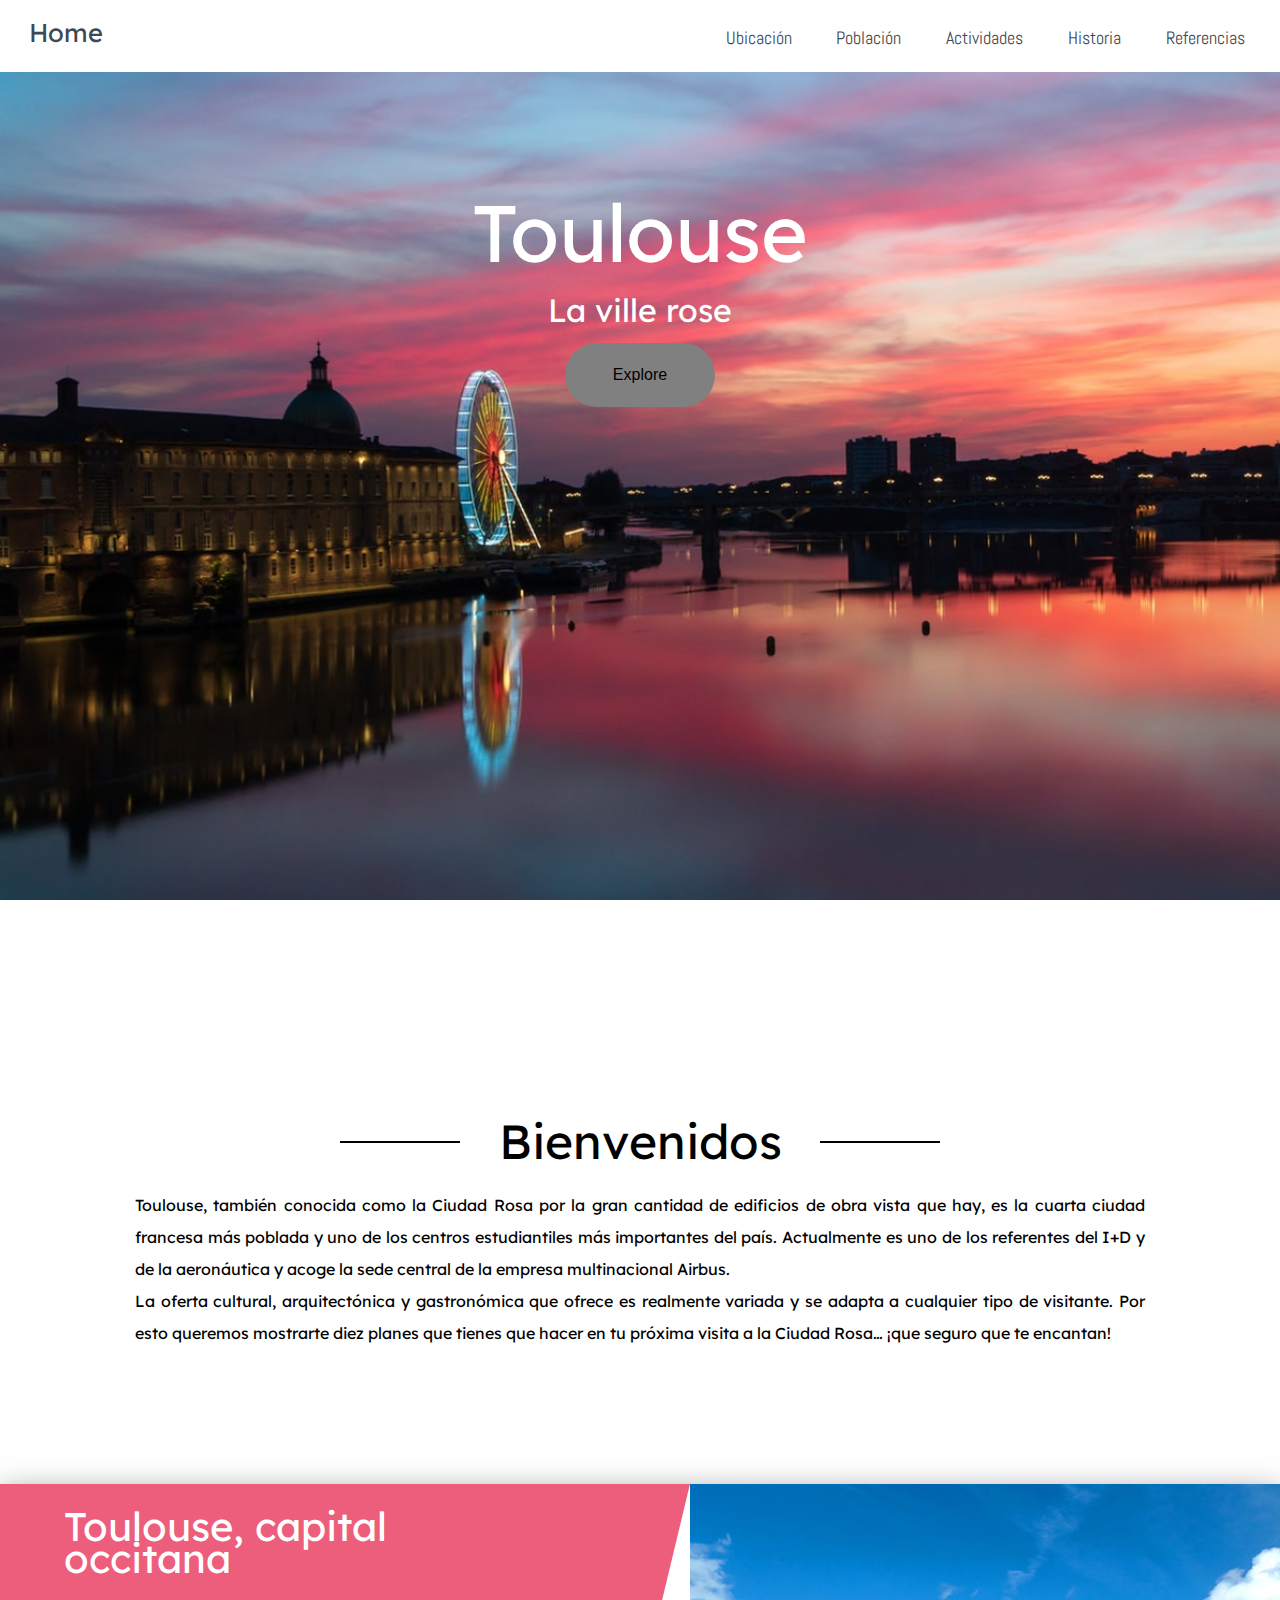
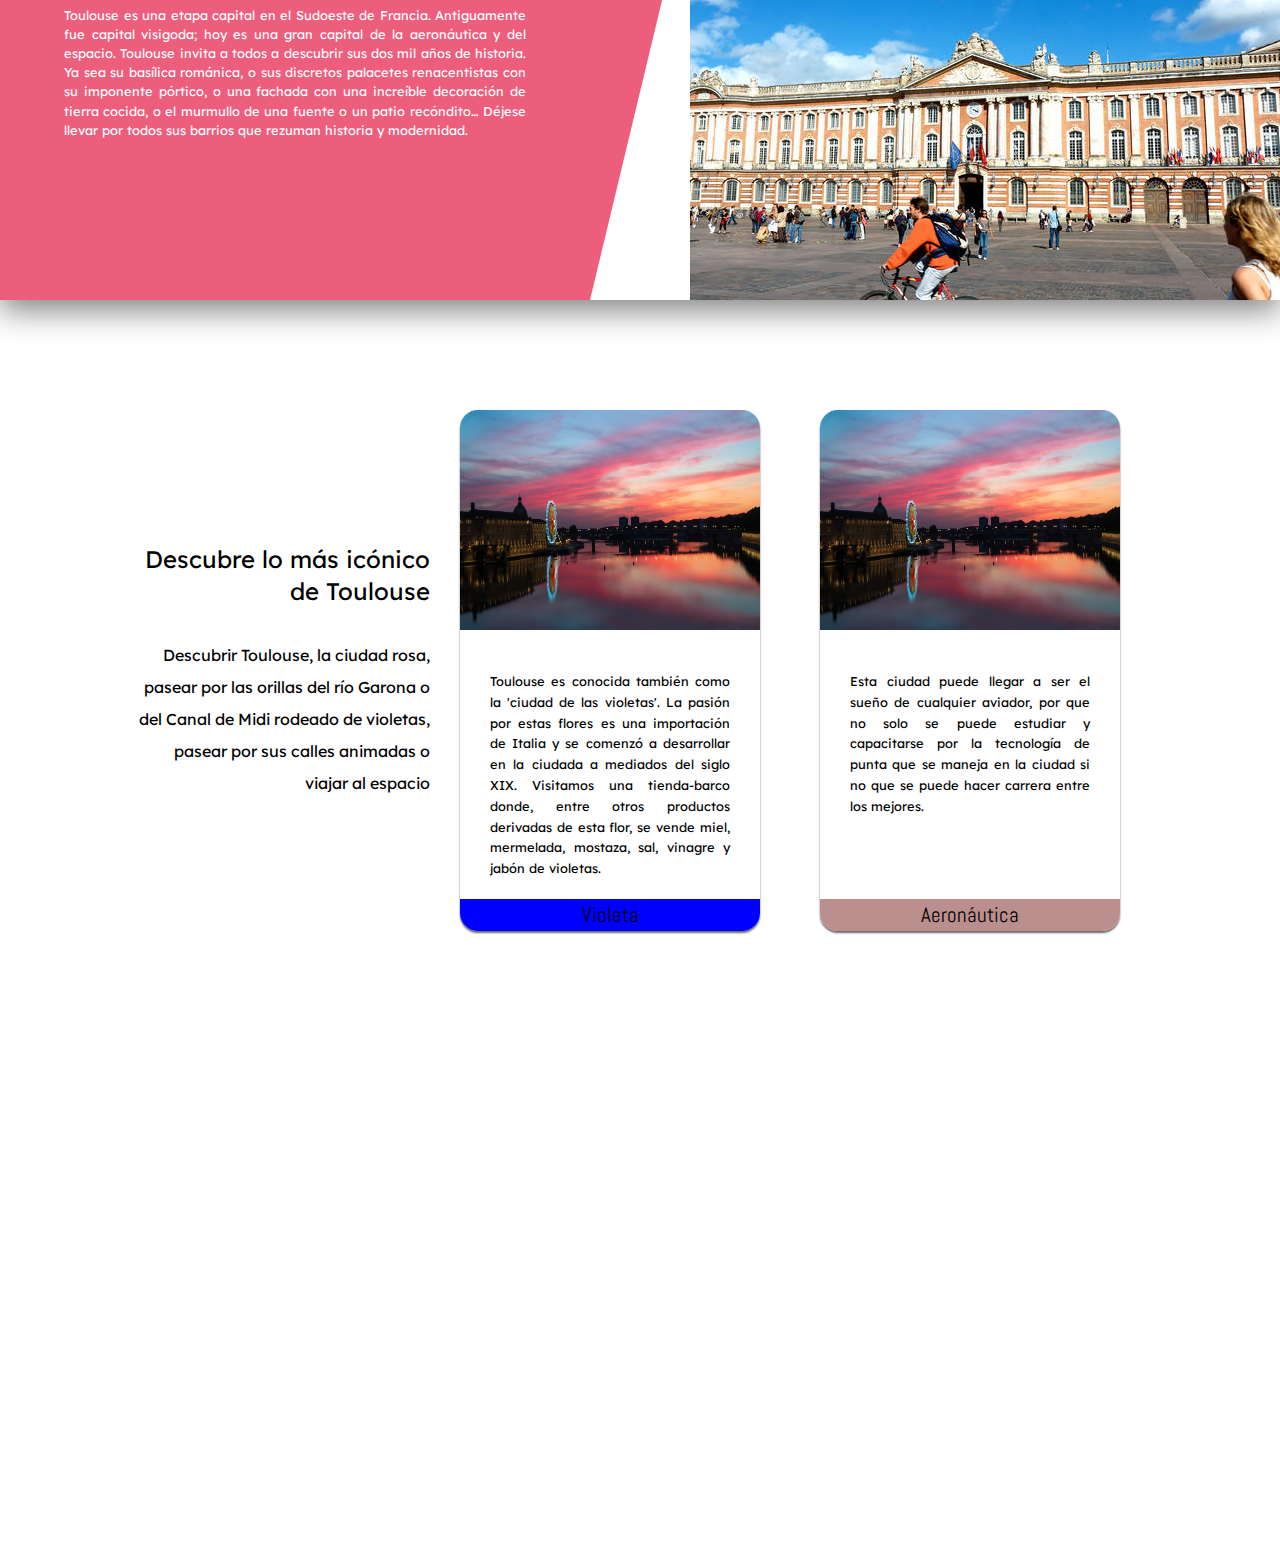
==== index.html @ 2360e05b "primer commit" ====
<!DOCTYPE html>
    <!-- Ejercicio 1 - realizado por Andrés Esteban Sierra Sánchez -Gráfica interactiva-->

    <html lang="es">
    <head>
    <!--En la etiqueta meta se encuentra el atributo que habilita los carácteres para el lenguaje español y también aquellos que permiten un diseño web responsivo, que cambie respecto al tamaño de la pantalla desde el css-->
    <meta charset="UTF-8" name="viewport" content="width=device-width, initial-scale=1.0">
    <!--La etiqueta link que conecta el estilo con el HTML-->
    <link href="estilo1.css" rel="stylesheet" type="text/css">
    <title> Toulouse </title>
    </head>  
<body> 
	<header>
        <div class="contenedor">
            <h2><a href="index.html">Home</a></h2>      
            <input type="checkbox" id="menu-bar">
            <label for="menu-bar"><img src="imagenes/menu.png" width="30px"></label>
                <nav class  ="menu">                
                <a href="ubicacion.html">Ubicación</a>
                <a href="poblacion.html">Población</a>
                <a href="actividades.html">Actividades</a>
                <a href="historia.html">Historia</a>
                <a href="referencias.html">Referencias</a>
                </nav>     
        </div>  
	</header>
    
    <div id="banner">
        <section class="sec1">
            <div class="contenedor">
                <h1>Toulouse</h1>
                <h2>La ville rose</h2>
                <button class="btn">Explore</button>            
            </div>    
        </section>
    </div>
        
    <section class="sec2">
        <h1><span>Bienvenidos</span></h1>
        <br>
        <p>Toulouse, también conocida como la Ciudad Rosa por la gran cantidad de edificios de obra vista 
        que hay, es la cuarta ciudad francesa más poblada y uno de los centros estudiantiles más importantes
         del país. Actualmente es uno de los referentes del I+D y de la aeronáutica y acoge la sede central
        de la empresa multinacional Airbus. <br>
        La oferta cultural, arquitectónica y gastronómica que ofrece es realmente variada y se adapta a 
        cualquier tipo de visitante. Por esto queremos mostrarte diez planes que tienes que hacer en tu próxima 
        visita a la Ciudad Rosa… ¡que seguro que te encantan!
        </p>
    </section>
    
    <section class="sec3">
        <div class="content">
        <h1>Toulouse, capital occitana</h1>
        <br>
            <p>Toulouse es una etapa capital en el Sudoeste de Francia. Antiguamente fue capital visigoda; 
            hoy es una gran capital de la aeronáutica y del espacio. Toulouse invita a todos a descubrir 
            sus dos mil años de historia. Ya sea su basílica románica, o sus discretos palacetes renacentistas 
            con su imponente pórtico, o una fachada con una increíble decoración de tierra cocida, o el murmullo 
            de una fuente o un patio recóndito… Déjese llevar por todos sus barrios que rezuman historia y modernidad.</p>
        </div>
        <div class="image"></div>        
    </section>

    <section class="sec4">
        <div class="descripcion">
            <h2><span>Descubre lo más icónico de Toulouse</span></h2>
            <br>
            <p>Descubrir Toulouse, la ciudad rosa, pasear por las 
            orillas del río Garona o del Canal de Midi rodeado de violetas, pasear por sus calles 
            animadas o viajar al espacio</p>
        </div>

        <div class="card">
            <img src="imagenes/bg2.jpg">
            <p>Toulouse es conocida también como la 'ciudad de las violetas'.
                La pasión por estas flores es una importación de Italia y se 
                comenzó a desarrollar en la ciudada a mediados del siglo XIX. 
                Visitamos una tienda-barco donde, entre otros productos derivadas 
                de esta flor, se vende miel, mermelada, mostaza, sal, vinagre y jabón de violetas. </p>
            <div class="subcard2">
                <h3>Violeta</h3>
            </div>
        </div>
        <div class="card">
            <img src="imagenes/bg2.jpg">
            <p>Esta ciudad puede llegar a ser el sueño de cualquier aviador, por que no solo
                se puede estudiar y capacitarse por la tecnología de punta que se maneja en la ciudad si 
                no que se puede hacer carrera entre los mejores.
            </p>
            <div class="subcard3">
                <h3>Aeronáutica</h3>
            </div>
        </div>
    </section>
    <section class="sec5"></section>
    
</body>
</html>
---- estilo1.css ----
* {
    margin: 0;
    padding: 0;
    /* Se aplica box-sizing para mantener el mismo tamaño del box
    contando con el margin y padding*/
    box-sizing: border-box;
    font-weight: initial;
    line-height: 2rem; 
}
/*  font-family: Abel  */
@font-face {
    font-family: Abel;
    src: url('/fonts/Abel/Abel-Regular.ttf');
}

/*  font-family: Anton  */
@font-face {
    font-family: Anton;
    src: url(/fonts/Anton/Anton-Regular.ttf);
}

/*  font-family: Josefin  */
@font-face {
    font-family: Josefin;
    src: url('../fonts/Josefin_Sans/JosefinSans-Regular.ttf');
}

/*  font-family: Lexend  */
@font-face {
    font-family: "Lexend";
    src: url("fonts/Lexend_Deca/LexendDeca-Regular.ttf");
}

/*  font-family: Livvic  */
@font-face {
    font-family: Livvic;
    src: url('../fonts/Livvic/Livvic-Regular.ttf');
}


h1{
    font-family: "Lexend";
    font-size: 2.5rem;
}

h2{
    font-family: Lexend;
}

h3{
    font-family: Abel;
    font-size: 1.3rem;
}

p{
    font-family: Lexend;
}

.contenedor{
    width: 98%;
    margin: auto;
}
header {
    width: 100%;
    height: 4.5rem;
    background: rgba(255,255,255,1);
    position:absolute; 
    color: white;
    top: 0;
    left: 0;
    z-index: 100;
}
header .contenedor{
    display: table;
    margin: auto;
}
header h2 a{
    font-size: 1.6rem;
    font-weight: initial;
    color: #3f4954;
    float: left;
    text-decoration: none;
    padding: 1rem 0 0 1rem;
    border: none;
}
header label {
    display: none;
}
#menu-bar{
    display: none;
}
.menu{
    font-family: Abel;
    font-size: 1.1rem;
    position: static;
    width: auto;
    height: auto;
    display: flex;
    border: none;
    float: right;
}
.menu a {
    height: 4em;
    color: #3f4954;
    text-decoration: none;
    padding: 1.4rem;
    border: none;
    transition: 0.5s;
}
.menu a:hover{
    color: white;
    background: rgba(235,90,121,0.8);
}

section{
    width: 100%;
}
#banner .sec1{
    height: 110vh;
    position: relative;
    display: flex;
    justify-content: center;
    overflow: hidden;
    background: url(imagenes/bg2.jpg);
    background-attachment:fixed;
    background-size: cover;
    background-repeat: no-repeat;
}
#banner .sec1:before{
    content: '';
    position: absolute;
    top: 100%;
    left: -50%;
    width: 100%;
    height: 100%;
    background:#fff;
    transform-origin: right;
    transform: skewY(8deg);
}
#banner .sec1:after{
    content: '';
    position: absolute;
    top: 100%;
    right: -50%;
    width: 100%;
    height: 100%;
    background:#fff;
    transform-origin: left;
    transform: skewY(-8deg);
}
#banner .sec1 .contenedor{
    position: absolute;
    text-align: center;
    padding-top: 11rem;
}
#banner .sec1 .contenedor h1{
    color: white;
    font-size: 5em;
    line-height: 1.4em;
}
#banner .sec1 .contenedor h2{
    color: white;
    font-size: 2em;
    line-height: 1.4em;
}


#banner .sec1 .btn{
    margin: 10px;
    background: gray;
    background-size: cover;
}
#banner .sec1 .btn:hover{
    background: transparent;
    border: 1px solid white;
    color: white;
}
button.btn{
    border: none;
    border-radius: 2rem;
    padding: 1rem 3rem;
    font-size: 1rem;
    cursor: pointer;
}

section.sec5{    
    height: 65vh;
    position: relative;
    overflow: hidden;
    background: url(imagenes/bg1.jpeg);
    background-attachment: fixed;
    background-size: cover;
    background-repeat: no-repeat;
}
section.sec5:before{
    content: '';
    position: absolute;
    bottom: 100%;
    left: 0%;
    width: 100%;
    height: 100%;
    background:#fff;
    transform-origin: left;
    transform: skewY(8deg);
}


section.sec2{
    height: auto;
    padding: 15vmin;
    margin: auto;
    box-sizing: border-box;
    text-align: justify;
    line-height: 2rem;    
}
.sec2 h1{
    text-align: center;
    font-size: 48px;
    max-width: 600px;
    position: relative;
    margin: auto;
}
.sec2 h1:before{
    content: "";
    display: block;
    width: 120px;
    height: 2px;
    background: #000;
    position: absolute;
    left: 0;
    top: 50%;
    z-index: -2;
}
.sec2 h1:after{
    content: "";
    display: block;
    width: 120px;
    height: 2px;
    background: #000;
    position: absolute;
    right: 0;
    top: 50%;
    z-index: -2;
}
.sec2 span{
    background: #fff;
}


section.sec3{
    color: white;
    height: 26rem;
    display: flex;
    background-color:white;
    box-shadow: 0 10px 30px rgba(0,0,0,0.5);
}

 .sec3 .content{
    padding: 2% 5%;
    text-align: left;
    width: calc(50% - 50px);
    height: 100%;
    background-color: rgba(237, 94, 124, 1);
    box-sizing: border-box;
}
 .sec3 .content p{
    font-size: .8rem;
    line-height: 1.5em;
    text-align: justify;
}
 .sec3 .image{
    width: calc(50% + 50px);
    height: 100%;
    box-sizing: border-box;
    border-left: 100px solid rgba(237, 94, 124, 1);
    border-bottom: 26rem solid transparent;
    background: url(imagenes/b4.jpg); 
    background-position: -100px 0px;
}

section.sec4{
    padding-top: 5rem;
    display: flex;
    justify-content: center;
    height: auto;
    flex-wrap: wrap;
}
.sec4 .descripcion{
    width: 300px;
    text-align: right;
    content: center;
    height: auto;
    margin-top: auto;
    margin-bottom: auto;
}
.sec4 .card{
    position: relative;
    width: 300px;
    height: auto;
    border-radius: 18px;
    box-shadow: 0 2px 2px rgba(0,0,0,0.6);
    margin: 30px;
    overflow: hidden;
    text-align: center;
    transition: all 0.25s;
}
.sec4 .card:hover{
    transform: translateY(-15px);
    box-shadow: 0 17px 16px rgba(0,0,0,0.2);
}

.sec4 .card img{
    width: 300px;
    height: 220px;
}
.sec4 .card p{
    margin: 30px;
    font-size: .8rem;
    line-height: 1.3rem;
    text-align: justify;
    height: 12.4rem;
}

.sec4 .card .subcard2{
    background: blue;
}

.sec4 .card .subcard3{
    background: rosybrown;
}






banner .sec1b{
    height: 300px;
    position: relative;
    background: linear-gradient(45deg,#8614ce,#ff0057);
    display: flex;
    justify-content: center;
}
banner .sec1b:before{
    content: '';
    position: absolute;
    bottom: 0;
    left: 0;
    width: 100%;
    height: 200px;
    background: white;
    clip-path: polygon(0% 100%,100% 70%,100% 100%);
}

banner .sec1b .contenedor{
    position: absolute;
    text-align: center;
    padding-top: 150px;
}

ul{
    position: relative;
    top: 0;
    left: 0;
    height: 100vh;
    background: rgb(168, 102, 102);
    margin: 0;
    padding: 0;
}
ul li {
    list-style: none;
    position: relative;
    width: 20%;
    height: 100%;
    border-right: 1px solid #000;
    float: left;
    box-sizing: border-box;
    transition: 0.5s;
    text-align: center;
    overflow: hidden;
}
ul li:nth-child(1){
    background: url(imagenes/bg1.jpeg);
    background-size: cover;
    background-position: left;
}
ul li:nth-child(2){
    background: url(imagenes/bg2.jpg);
    background-size: cover;
    background-position: left;
}
ul li:nth-child(3){
    background: url(imagenes/bg3.jpg);
    background-size: cover;
    background-position: left;
}
ul li:nth-child(4){
    background: url(imagenes/bg1.jpeg);
    background-size: cover;
    background-position: left;
}
ul li:nth-child(5){
    background: url(imagenes/bg2.jpg);
    background-size: cover;
    background-position: left;
}
ul:hover li{
    width: 10%;
}
ul li:hover{
    width: 60%;
}
ul li .actividad{
    position: absolute;
    bottom: -100%;
    left: 0;
    width: 100%;
    background: rgba(211, 152, 152, 0.6);
    box-sizing: border-box;
    color: #fff;
}
ul li:hover .actividad{
    bottom: 0;
    transition: 0.5s;
    transition-delay: 0.5s;
}





.sec2 .circle{
    width: 200px;
    height: 200px;
    background: url(imagenes/bg3.jpg);
    border-radius: 50%;
    float: left;
    shape-outside: circle();
    margin: 30px 30px 30px 0;
}





@media only screen and (max-width: 800px) { 
    .menu{
        position: absolute;        
        display: block; 
        top: 4.5rem;
        left: 0; 
        width: 50%;
        height: 100h;
        background: rgba(255,255,255,0.5);
        transition: all 0s;
        transform: translateX(-100%);
    }
    .menu a{
        display: block; 
        border-bottom: 1px solid rgba(255, 255, 255, 0.5);        
        color: black;
    }
    header label {
        display: initial;
        float: right;
        font-size: 28px;
        margin: 1.5rem 0;
        cursor: pointer;
    }
    #menu-bar:checked ~ .menu{
        transform: translateX(100%);
    }
    .menu a:hover{
    background: rgba(235,90,121,0.8);
    }
    section.sec2{
        padding: 5rem; 
    }

    .sec4 .descripcion{
        padding: 1rem 5rem; 
        text-align: center;
        width: 100%;
    }
}

@media only screen and (max-width: 500px) { 
    #menu-bar:checked ~ .menu{
        width: 100%;
        transform: translateX(0%);
    }
}
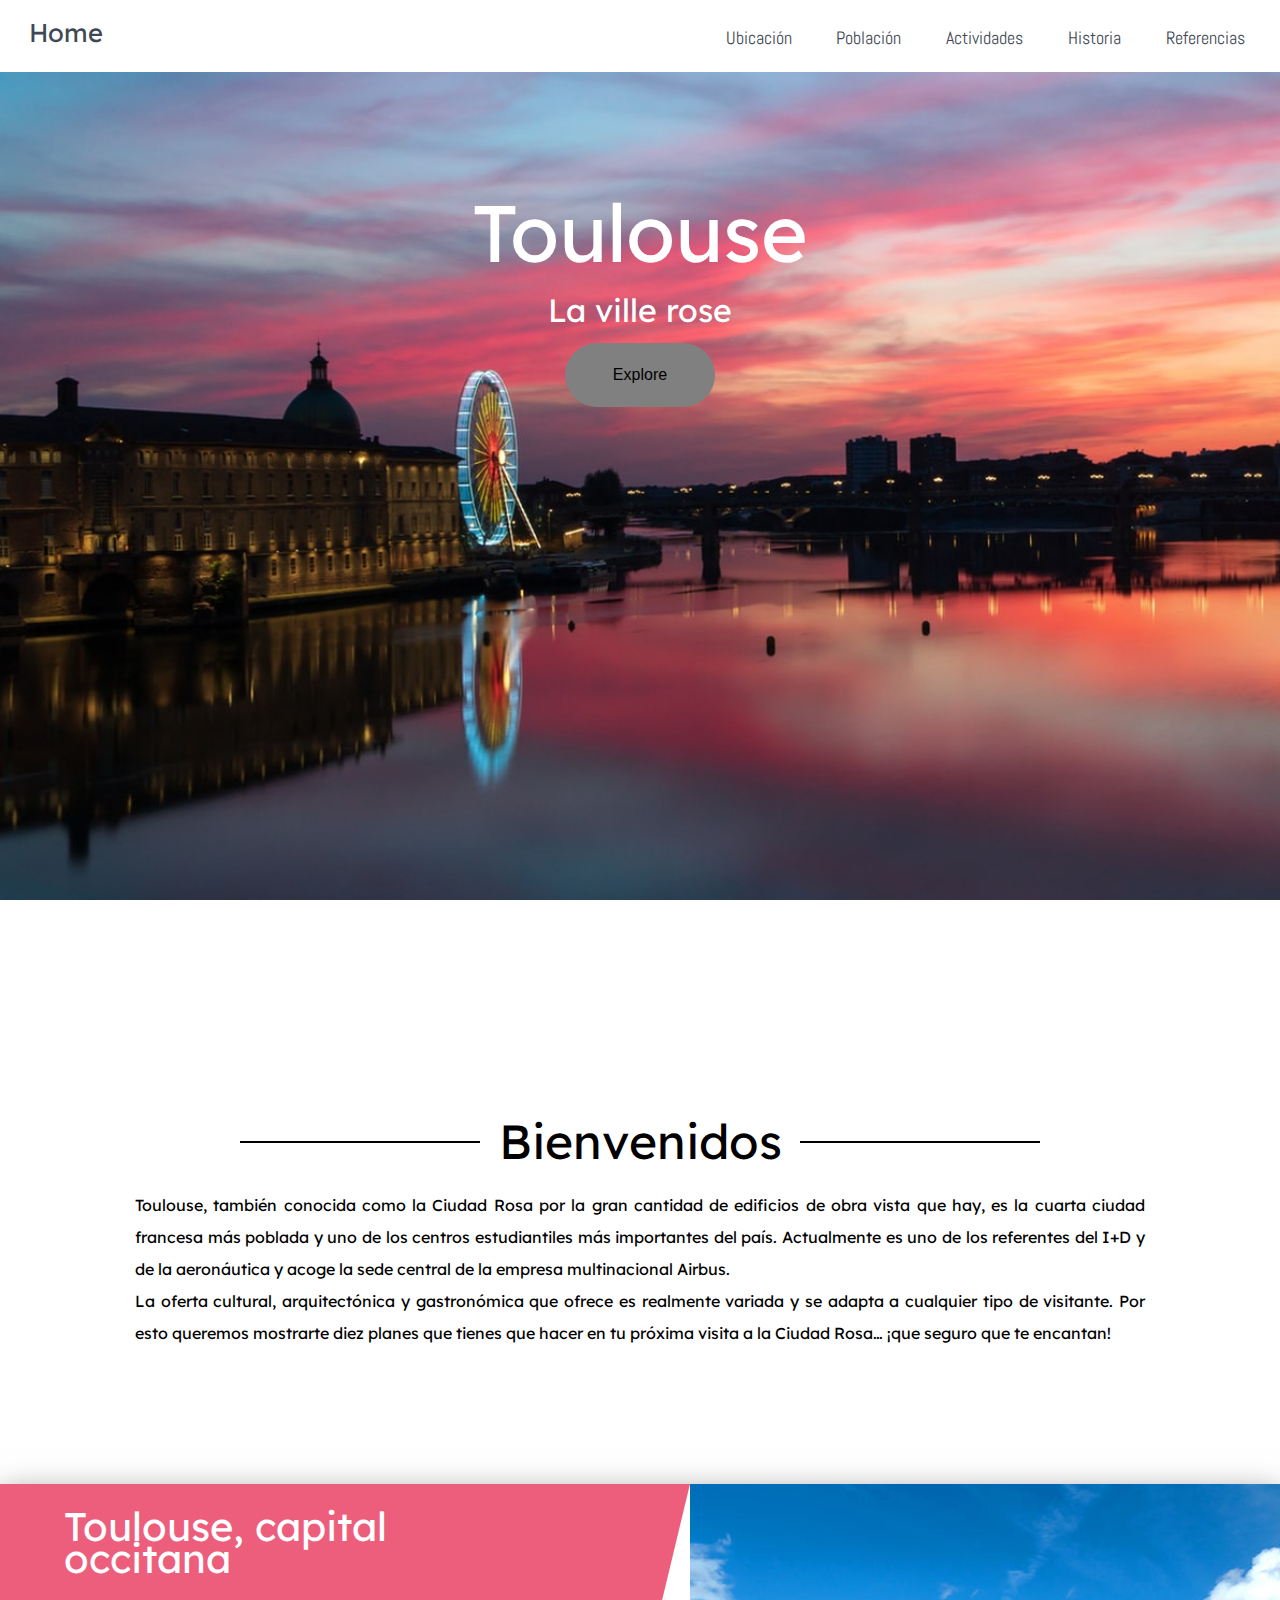
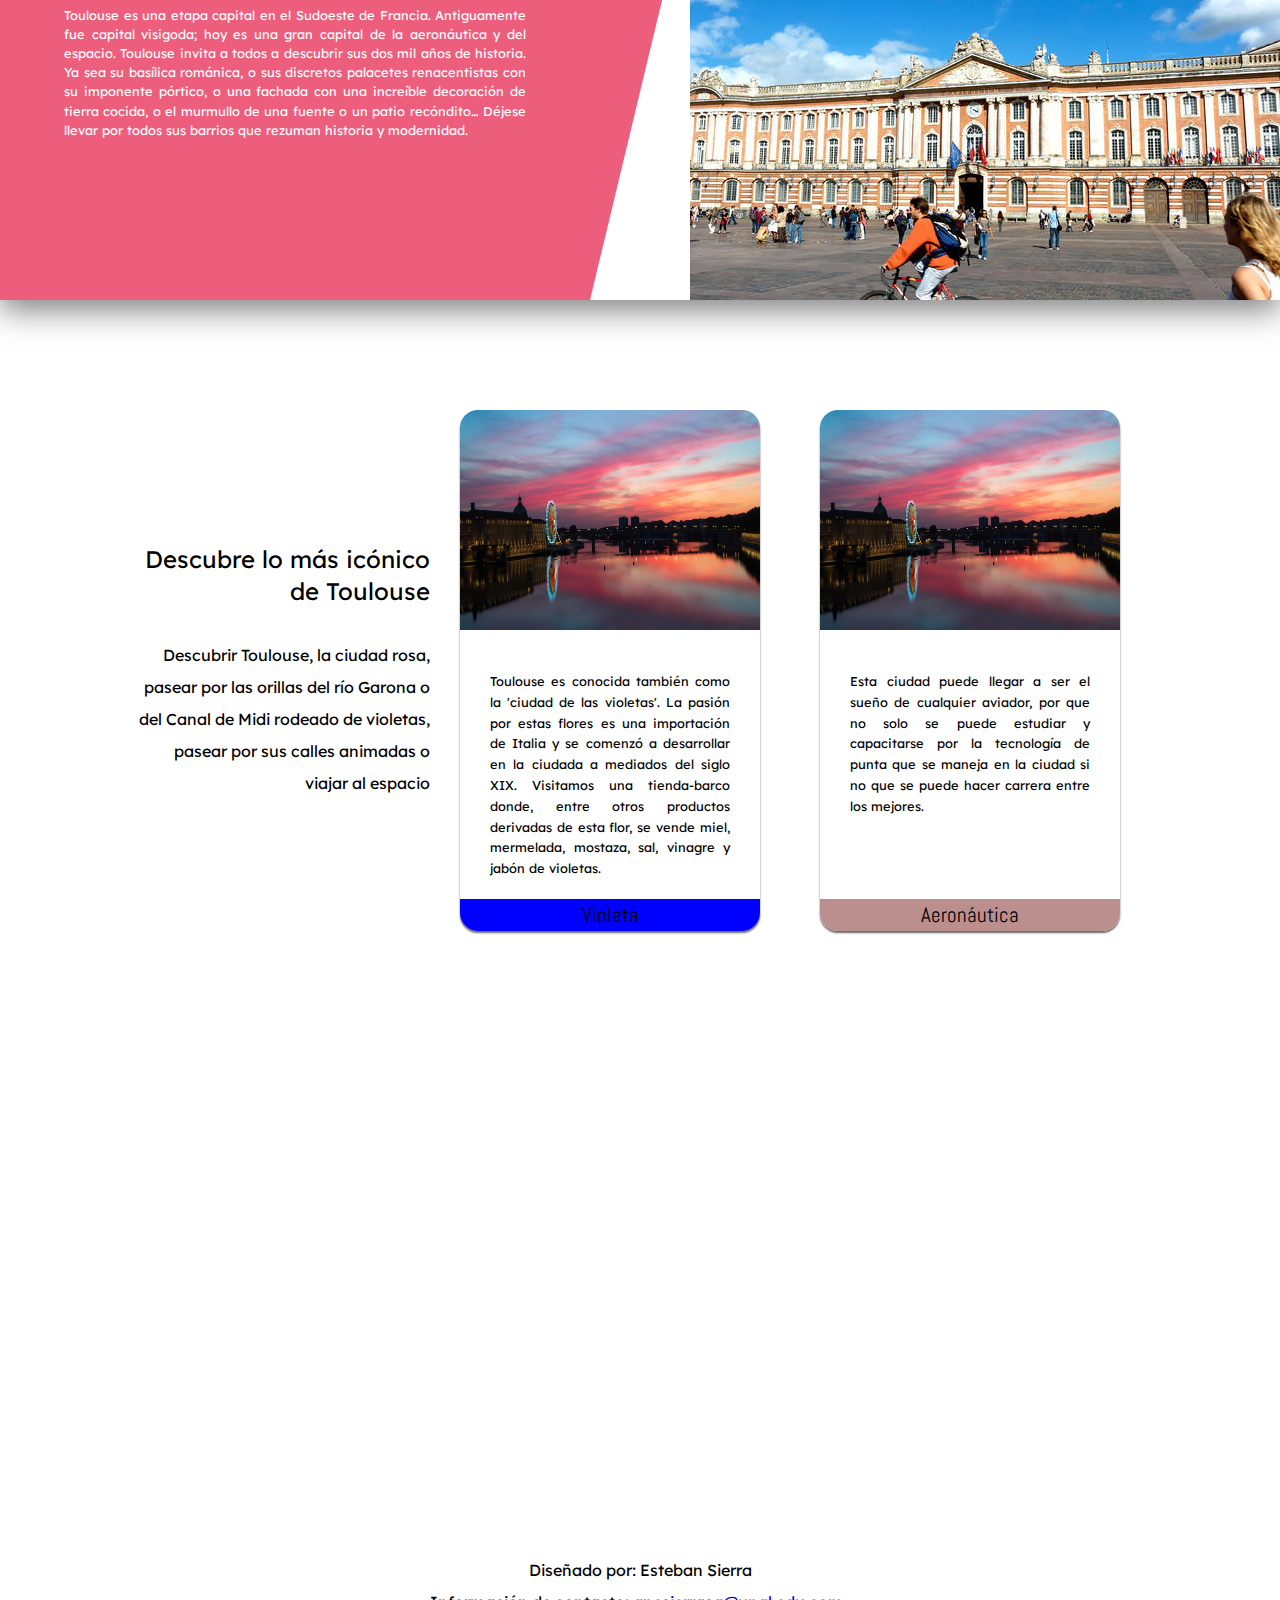
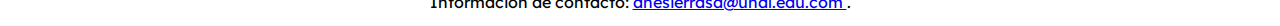
==== commit 65f754ae: "v2" ====
--- a/index.html
+++ b/index.html
@@ -6,7 +6,7 @@
     <!--En la etiqueta meta se encuentra el atributo que habilita los carácteres para el lenguaje español y también aquellos que permiten un diseño web responsivo, que cambie respecto al tamaño de la pantalla desde el css-->
     <meta charset="UTF-8" name="viewport" content="width=device-width, initial-scale=1.0">
     <!--La etiqueta link que conecta el estilo con el HTML-->
-    <link href="estilo1.css" rel="stylesheet" type="text/css">
+    <link href="/css/estilo1.css" rel="stylesheet" type="text/css">
     <title> Toulouse </title>
     </head>  
 <body> 
@@ -63,7 +63,7 @@
 
     <section class="sec4">
         <div class="descripcion">
-            <h2><span>Descubre lo más icónico de Toulouse</span></h2>
+            <h2>Descubre lo más icónico de Toulouse</h2>
             <br>
             <p>Descubrir Toulouse, la ciudad rosa, pasear por las 
             orillas del río Garona o del Canal de Midi rodeado de violetas, pasear por sus calles 
@@ -92,7 +92,16 @@
             </div>
         </div>
     </section>
-    <section class="sec5"></section>
+    <section class="sec5" style="background-image: url(imagenes/b4.jpg)"></section>
+    
+    <div class="footer">
+        <p>Diseñado por: Esteban Sierra</p>
+        <p>Información de contacto: 
+            <a href="mailto:anesierrasa@unal.edu.co">
+                anesierrasa@unal.edu.com
+            </a>.
+        </p>
+    </div>
     
 </body>
 </html>   
--- a/css/estilo1.css
+++ b/css/estilo1.css
@@ -0,0 +1,638 @@
+* {
+    margin: 0;
+    padding: 0;
+    /* Se aplica box-sizing para mantener el mismo tamaño del box
+    contando con el margin y padding*/
+    box-sizing: border-box;
+    font-weight: initial;
+    line-height: 2rem; 
+}
+/*  font-family: Abel  */
+@font-face {
+    font-family: Abel;
+    src: url('../fonts/Abel/Abel-Regular.ttf');
+}
+
+/*  font-family: Lexend  */
+@font-face {
+    font-family: "Lexend";
+    src: url("../fonts/Lexend_Deca/LexendDeca-Regular.ttf");
+}
+
+
+h1{
+    font-family: "Lexend";
+    font-size: 2.5rem;
+}
+
+h2{
+    font-family: Lexend;
+}
+
+h3{
+    font-family: Abel;
+    font-size: 1.3rem;
+}
+
+p{
+    font-family: Lexend;
+}
+
+.contenedor{
+    width: 98%;
+    margin: auto;
+}
+header {
+    width: 100%;
+    height: 4.5rem;
+    background: rgba(255,255,255,1);
+    position:absolute; 
+    color: white;
+    top: 0;
+    left: 0;
+    z-index: 100;
+}
+header .contenedor{
+    display: table;
+    margin: auto;
+}
+header h2 a{
+    font-size: 1.6rem;
+    font-weight: initial;
+    color: #3f4954;
+    float: left;
+    text-decoration: none;
+    padding: 1rem 0 0 1rem;
+    border: none;
+}
+header label {
+    display: none;
+}
+#menu-bar{
+    display: none;
+}
+.menu{
+    font-family: Abel;
+    font-size: 1.1rem;
+    position: static;
+    width: auto;
+    height: auto;
+    display: flex;
+    border: none;
+    float: right;
+}
+.menu a {
+    height: 4em;
+    color: #3f4954;
+    text-decoration: none;
+    padding: 1.4rem;
+    border: none;
+    transition: 0.5s;
+}
+.menu a:hover{
+    color: white;
+    background: rgba(235,90,121,0.8);
+}
+
+section{
+    width: 100%;
+}
+#banner .sec1{
+    height: 110vh;
+    position: relative;
+    display: flex;
+    justify-content: center;
+    overflow: hidden;
+    background: url(../imagenes/bg2.jpg);
+    background-attachment:fixed;
+    background-size: cover;
+    background-repeat: no-repeat;
+}
+#banner .sec1:before{
+    content: '';
+    position: absolute;
+    top: 100%;
+    left: -50%;
+    width: 100%;
+    height: 100%;
+    background:#fff;
+    transform-origin: right;
+    transform: skewY(8deg);
+}
+#banner .sec1:after{
+    content: '';
+    position: absolute;
+    top: 100%;
+    right: -50%;
+    width: 100%;
+    height: 100%;
+    background:#fff;
+    transform-origin: left;
+    transform: skewY(-8deg);
+}
+#banner .sec1 .contenedor{
+    position: absolute;
+    text-align: center;
+    padding-top: 11rem;
+}
+#banner .sec1 .contenedor h1{
+    color: white;
+    font-size: 5em;
+    line-height: 1.4em;
+}
+#banner .sec1 .contenedor h2{
+    color: white;
+    font-size: 2em;
+    line-height: 1.4em;
+}
+#banner .sec1 .btn{
+    margin: 10px;
+    background: gray;
+    background-size: cover;
+}
+#banner .sec1 .btn:hover{
+    background: transparent;
+    border: 1px solid white;
+    color: white;
+}
+button.btn{
+    border: none;
+    border-radius: 2rem;
+    padding: 1rem 3rem;
+    font-size: 1rem;
+    cursor: pointer;
+}
+
+section.sec5{    
+    height: 65vh;
+    position: relative;
+    overflow: hidden;
+    background-attachment: fixed;
+    background-size: cover;
+    background-repeat: no-repeat;
+}
+section.sec5:before{
+    content: '';
+    position: absolute;
+    bottom: 100%;
+    left: 0%;
+    width: 100%;
+    height: 100%;
+    background:#fff;
+    transform-origin: left;
+    transform: skewY(8deg);
+}
+
+
+section.sec2{
+    height: auto;
+    padding: 15vmin;
+    margin: auto;
+    box-sizing: border-box;
+    text-align: justify;
+    line-height: 2rem;    
+    justify-content: center;
+}
+.sec2 h1{
+    text-align: center;
+    font-size: 3rem;
+    max-width: 800px;
+    position: relative;
+    margin: auto;
+}
+.sec2 h1:before{
+    content: "";
+    display: block;
+    width: 15rem;
+    height: 0.1rem;
+    background: #000;
+    position: absolute;
+    left: 0;
+    top: 50%;
+    z-index: -2;
+}
+.sec2 h1:after{
+    content: "";
+    display: block;
+    width: 15rem;
+    height: 0.1rem;
+    background: #000;
+    position: absolute;
+    right: 0;
+    top: 50%;
+    z-index: -2;
+}
+.sec2 span{
+    background: #fff;
+}
+
+
+section.sec3{
+    color: white;
+    height: 26rem;
+    display: flex;
+    background-color:white;
+    box-shadow: 0 10px 30px rgba(0,0,0,0.5);
+}
+
+ .sec3 .content{
+    padding: 2% 5%;
+    text-align: left;
+    width: calc(50% - 50px);
+    height: 100%;
+    background-color: rgba(237, 94, 124, 1);
+    box-sizing: border-box;
+}
+ .sec3 .content p{
+    font-size: .8rem;
+    line-height: 1.5em;
+    text-align: justify;
+}
+ .sec3 .image{
+    width: calc(50% + 50px);
+    height: 100%;
+    box-sizing: border-box;
+    border-left: 100px solid rgba(237, 94, 124, 1);
+    border-bottom: 26rem solid transparent;
+    background: url(../imagenes/b4.jpg); 
+    background-position: -100px 0px;
+}
+
+section.sec4{
+    padding-top: 5rem;
+    display: flex;
+    justify-content: center;
+    height: auto;
+    flex-wrap: wrap;
+}
+.descripcion{
+    width: 300px;
+    text-align: right;
+    content: center;
+    height: auto;
+    margin-top: auto;
+    margin-bottom: auto;
+}
+.sec4 .card{
+    position: relative;
+    width: 300px;
+    height: auto;
+    border-radius: 18px;
+    box-shadow: 0 2px 2px rgba(0,0,0,0.6);
+    margin: 30px;
+    overflow: hidden;
+    text-align: center;
+    transition: all 0.25s;
+}
+.sec4 .card:hover{
+    transform: translateY(-15px);
+    box-shadow: 0 17px 16px rgba(0,0,0,0.2);
+}
+.sec4 .card img{
+    width: 300px;
+    height: 220px;
+}
+.sec4 .card p{
+    margin: 30px;
+    font-size: .8rem;
+    line-height: 1.3rem;
+    text-align: justify;
+    height: 12.4rem;
+}
+.sec4 .card .subcard2{
+    background: blue;
+}
+.sec4 .card .subcard3{
+    background: rosybrown;
+}
+
+
+
+
+
+
+#banner .sec1b{
+    height: 25rem;
+    position: relative;
+    display: flex;
+    color: white;    
+    overflow: hidden;
+    background-attachment:fixed;
+    background-size: cover;
+    background-repeat: no-repeat;
+    justify-content: center;
+}
+
+#banner .sec1b:before{
+    content: '';
+    position: absolute;
+    bottom: 0;
+    left: 0;
+    width: 100%;
+    height: 200px;
+    background: white;
+    clip-path: polygon(0% 100%,100% 40%,100% 100%);
+}
+
+#banner .sec1b .contenedor{
+    position: absolute;
+    text-align: left;
+    padding-top: 10rem;
+    padding-left: 5%;
+}
+
+#banner .sec1b .contenedor h1{
+    font-size: 5rem;
+}
+
+
+.sec2 .sec2b .circle{
+    width: 200px;
+    height: 200px;
+    background: url(../imagenes/bg3.jpg);
+    border-radius: 50%;
+    float: left;
+    shape-outside: circle();
+    margin: 30px 30px 30px 0;
+}
+
+
+.footer{
+    background-color: white;
+    width: 100%;
+    height: 5rem;
+    text-align: center;
+    bottom: 0;
+    padding: .5rem;
+}
+
+
+.sec2b h1{
+    line-height: 3rem;
+}
+.sec2 .actividades{
+    display: flex;
+    justify-content: center;
+}
+.sec2 .card2{
+    position: relative;
+    width: 98%;
+    height: 30rem;
+    margin: 25px;
+    margin-bottom: 5rem;
+    transform-style: preserve-3d;
+    transition: transform .4s linear;
+}
+
+.sec2 .front{
+    position: absolute;
+    width: 100%;
+    height: 100%;
+    backface-visibility: hidden;
+}
+
+.front img{
+    width: 98%;
+    height: 30rem;
+    
+    border-radius: 20px;
+}
+
+.sec2 .card2:hover{
+    transform: rotateY(180deg);
+}
+
+.sec2 .back{
+    padding: 2rem;
+    width: 100%;
+    height: 100%;
+    backface-visibility: hidden;
+    position: absolute;
+    background:red;
+    transform: rotateY(180deg);
+    text-align: center;
+    border-radius: 20px;
+}
+
+
+.sec2 .actividades{
+    display: flex;
+    justify-content: center;
+    margin-bottom: 2rem;
+}
+
+.sec2 .box{
+    padding-left: 5rem;
+    padding-right: 5rem;
+    display: flex;
+    position: relative;
+    margin: auto;
+    width: 24rem;
+    height: 24rem;
+    transition: 0.5s;
+    margin: 10px;
+}
+
+.sec2 .box:hover{
+    z-index: 1;
+    transform: scale(1.1);
+    box-shadow: 0 25px 45 rgba(0,0,0,0.5);
+}
+
+.box .imagen{
+    position: absolute;
+    width: 100%;
+    height: 100%;
+}
+
+.box .imagen:before{
+    content: '';
+    position: absolute;
+    top: 0;
+    left: 0;
+    width: 100%;
+    height: 100%;
+    z-index: 1;
+    background: linear-gradient(180deg,rgb(228, 55, 185),rgb(241, 237, 237));
+    mix-blend-mode: multiply;
+    opacity: 0;
+    transition: 0.5s;
+    border-radius: 18px;
+}
+
+.box:hover .imagen:before{
+    opacity: 1;
+}
+
+.box .imagen img{
+    position: absolute;
+    width: 100%;
+    height: 100%;
+    object-fit: cover;
+    border-radius: 18px;
+}
+
+
+.box .lugar{
+    position: absolute;
+    z-index: 1;
+    width: 100%;
+    height: 100%;
+    padding: 30px;
+    color: white;
+}
+
+.box .lugar h2{
+    width: 100%;
+    transition: 0.5s;
+    margin-bottom: 5px;
+    transform: translateY(100px);
+    line-height: 2rem;
+    opacity: 0;    
+}
+
+.box:hover .lugar h2{
+    transform: translateY(0px);
+    transition-delay: 0.6s;
+    opacity: 1;    
+}
+
+.box .lugar p{
+    transition: 0.5s;
+    transform: translateY(100px);
+    line-height: 1.2rem;
+    opacity: 0;    
+}
+
+.box:hover .lugar p{
+    transform: translateY(0px);
+    transition-delay: 0.6s;
+    opacity: 1;    
+
+}
+
+
+
+
+
+
+
+
+
+
+#banner .referencias{
+    height: 25rem;
+    position: relative;
+    display: flex;
+    color: white;    
+    overflow: hidden;
+    background-attachment:fixed;
+    background-size: cover;
+    background-repeat: no-repeat;
+    justify-content: center;
+}
+
+#banner .referencias:before{
+    content: '';
+    position: absolute;
+    top: 0;
+    left: 0;
+    width: 100%;
+    height: 100%;      
+    background:url("../imagenes/bg2.jpg");
+    border-radius: 0 0 50% 50%/ 0  0 100% 100%;
+    transform: scaleX(1.5);
+}
+
+#banner .referencias .contenedor{
+    position: absolute;
+    text-align: center;
+    padding-top: 13rem;
+    padding-left: 5%;
+}
+
+#banner .referencias .contenedor h1{
+    font-size: 5rem;
+}
+
+@media only screen and (max-width: 800px) { 
+    .menu{
+        position: absolute;        
+        display: block; 
+        top: 4.5rem;
+        left: 0; 
+        width: 50%;
+        height: 100h;
+        background: rgba(255,255,255,0.5);
+        transition: all 0s;
+        transform: translateX(-100%);
+    }
+    .menu a{
+        display: block; 
+        border-bottom: 1px solid rgba(255, 255, 255, 0.5);        
+        color: black;
+    }
+    header label {
+        display: initial;
+        float: right;
+        font-size: 28px;
+        margin: 1.5rem 0;
+        cursor: pointer;
+    }
+    #menu-bar:checked ~ .menu{
+        transform: translateX(100%);
+    }
+    .menu a:hover{
+    background: rgba(235,90,121,0.8);
+    }
+    section.sec2{
+        padding: 5rem; 
+    }
+    .sec2 .sec2b h1:before{
+        background: transparent;
+    }
+    .sec2 .sec2b h1:after{
+        background: transparent;
+    }
+    .sec2 .sec2b span{
+        background: transparent;
+    }
+
+    .sec4 .descripcion{
+        padding: 1rem 5rem; 
+        text-align: center;
+        width: 100%;
+    }
+    .sec2 .actividades{
+        flex-wrap: wrap;
+    }
+    .sec2 .descripcion{
+        width: 100%;
+        text-align: justify;
+    }
+    .sec2 .box{
+        width: 100%;
+        margin: auto;
+        padding-left: 0rem;
+        padding-top: 1rem;
+    }
+}
+
+    
+@media only screen and (max-width: 500px) { 
+    #menu-bar:checked ~ .menu{
+        width: 100%;
+        transform: translateX(0%);
+    }
+    #banner .sec1b .contenedor h1{
+        font-size: 4rem;
+    }
+    section.sec2{
+        padding: 3rem; 
+    }
+    .sec2 .card2{
+        width: 22rem;
+        height: 30rem;
+        margin: 8px;
+    }
+}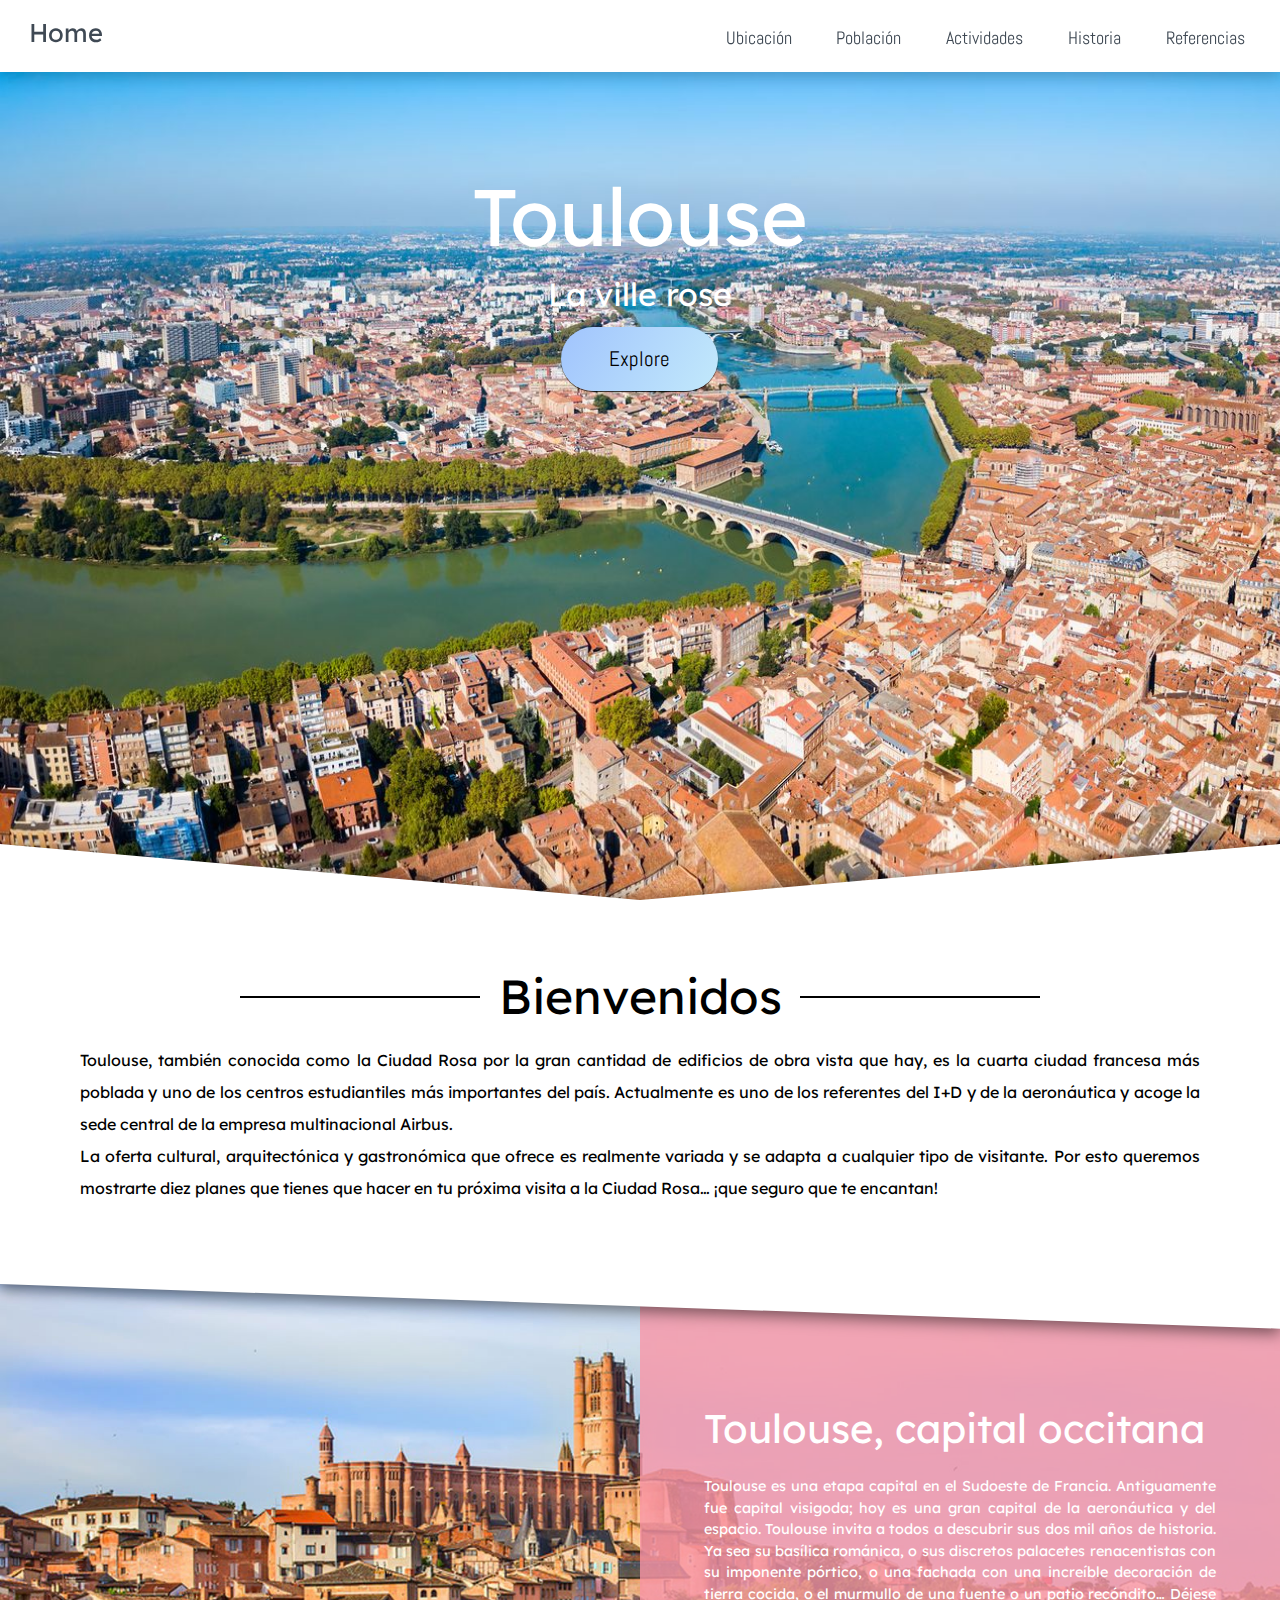
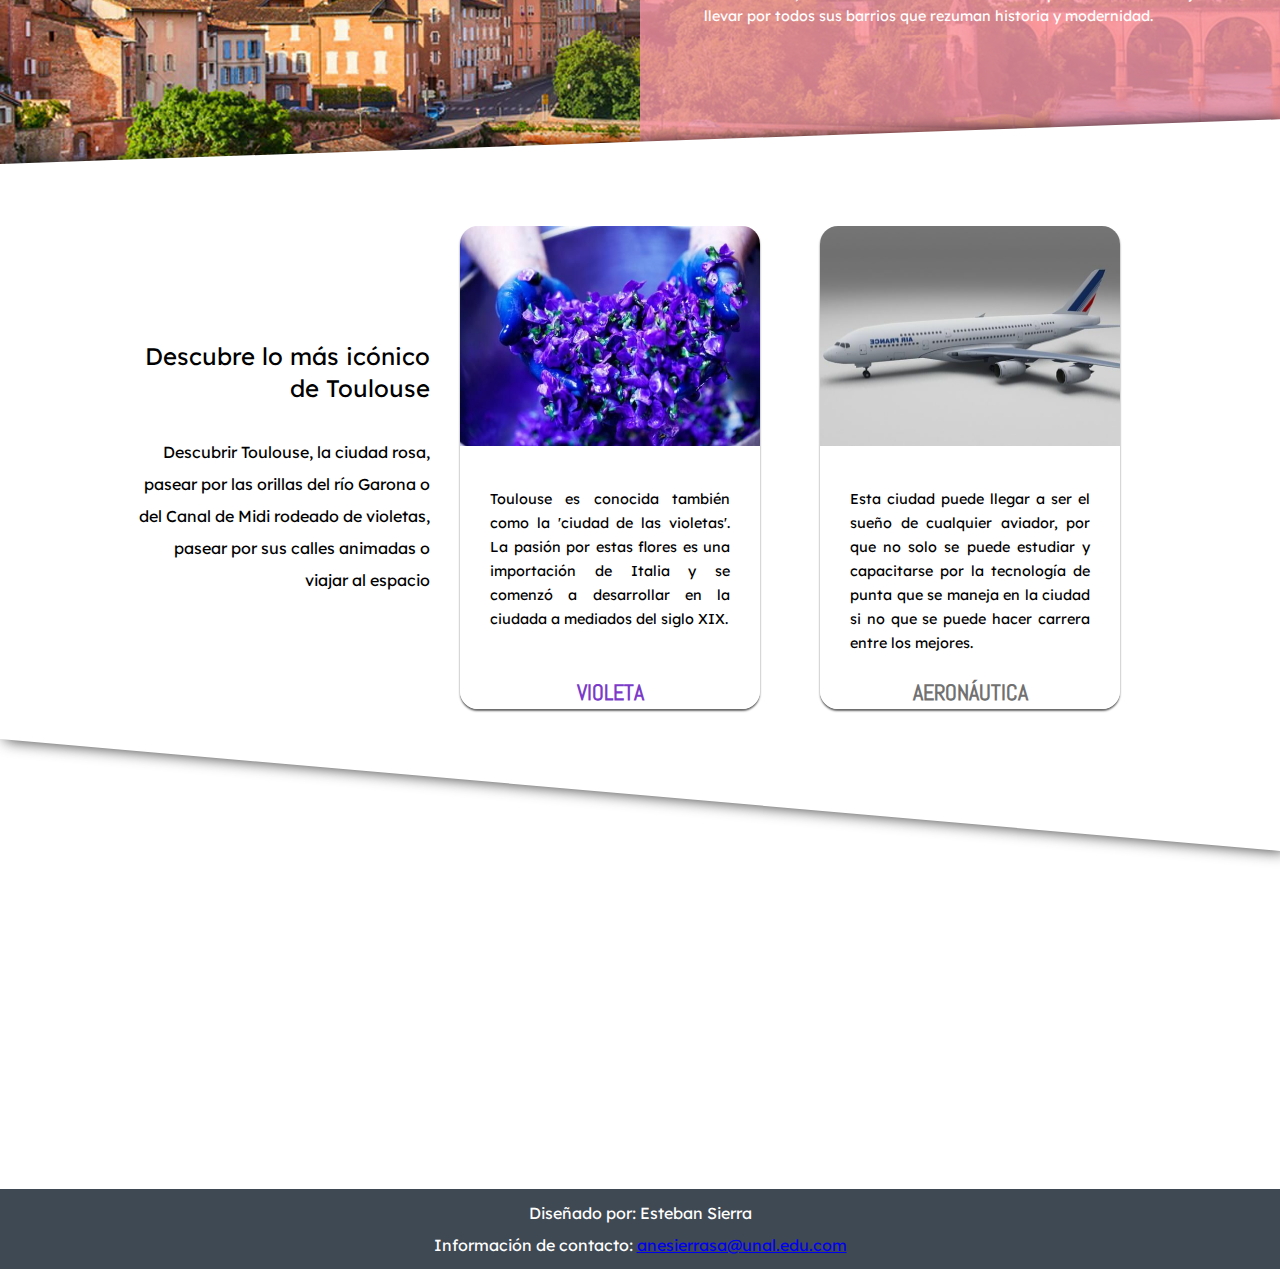
==== commit 1fc17f38: "v2" ====
--- a/index.html
+++ b/index.html
@@ -1,20 +1,23 @@
 <!DOCTYPE html>
     <!-- Ejercicio 1 - realizado por Andrés Esteban Sierra Sánchez -Gráfica interactiva-->
-
     <html lang="es">
     <head>
     <!--En la etiqueta meta se encuentra el atributo que habilita los carácteres para el lenguaje español y también aquellos que permiten un diseño web responsivo, que cambie respecto al tamaño de la pantalla desde el css-->
     <meta charset="UTF-8" name="viewport" content="width=device-width, initial-scale=1.0">
     <!--La etiqueta link que conecta el estilo con el HTML-->
-    <link href="/css/estilo1.css" rel="stylesheet" type="text/css">
+    <link href="css/estilo1.css" rel="stylesheet" type="text/css">
     <title> Toulouse </title>
     </head>  
+<!-- ----------------------------  PAGINA ---------------------------------------------- -->
 <body> 
+    <!-- ----------------------------  Cabecera ---------------------------------------------- -->
 	<header>
         <div class="contenedor">
-            <h2><a href="index.html">Home</a></h2>      
+            <h2><a href="index.html">Home</a></h2> 
+            <!--Checkbox para selección del menu desplegable-->     
             <input type="checkbox" id="menu-bar">
             <label for="menu-bar"><img src="imagenes/menu.png" width="30px"></label>
+                <!-- ----------------------- Menu ----------------------------------- -->
                 <nav class  ="menu">                
                 <a href="ubicacion.html">Ubicación</a>
                 <a href="poblacion.html">Población</a>
@@ -22,19 +25,26 @@
                 <a href="historia.html">Historia</a>
                 <a href="referencias.html">Referencias</a>
                 </nav>     
+                <!-- -------------x--------- Menu - --------------x------------------- -->
         </div>  
 	</header>
-    
+    <!-- ------------x----------------  Cabecera --------------------------x------------------- -->
+
+    <!-- -----------------------------  Banner ------------------------------------------------ -->
     <div id="banner">
         <section class="sec1">
             <div class="contenedor">
                 <h1>Toulouse</h1>
                 <h2>La ville rose</h2>
-                <button class="btn">Explore</button>            
+                <button class="btn"><h3>Explore</h3></button>            
             </div>    
         </section>
     </div>
-        
+    <!-- ------------x----------------  Banner ----------------------------x------------------- -->
+    
+
+    <!-- -------------------------------------------  MAIN ------------------------------------------------------ --> 
+    <!-- ---------------------------- Introducción   ------------------------------------------ -->    
     <section class="sec2">
         <h1><span>Bienvenidos</span></h1>
         <br>
@@ -47,21 +57,25 @@
         visita a la Ciudad Rosa… ¡que seguro que te encantan!
         </p>
     </section>
-    
-    <section class="sec3">
+    <!-- ------------x---------------  Introducción ------------------------x------------------- -->
+
+    <!-- ----------------------------  Sección Intermedia -------------------------------------- -->
+    <section class="sec3"> 
         <div class="content">
-        <h1>Toulouse, capital occitana</h1>
-        <br>
-            <p>Toulouse es una etapa capital en el Sudoeste de Francia. Antiguamente fue capital visigoda; 
-            hoy es una gran capital de la aeronáutica y del espacio. Toulouse invita a todos a descubrir 
-            sus dos mil años de historia. Ya sea su basílica románica, o sus discretos palacetes renacentistas 
-            con su imponente pórtico, o una fachada con una increíble decoración de tierra cocida, o el murmullo 
-            de una fuente o un patio recóndito… Déjese llevar por todos sus barrios que rezuman historia y modernidad.</p>
-        </div>
-        <div class="image"></div>        
+            <h1>Toulouse, capital occitana</h1>
+            <br>
+                <p>Toulouse es una etapa capital en el Sudoeste de Francia. Antiguamente fue capital visigoda; 
+                hoy es una gran capital de la aeronáutica y del espacio. Toulouse invita a todos a descubrir 
+                sus dos mil años de historia. Ya sea su basílica románica, o sus discretos palacetes renacentistas 
+                con su imponente pórtico, o una fachada con una increíble decoración de tierra cocida, o el murmullo 
+                de una fuente o un patio recóndito… Déjese llevar por todos sus barrios que rezuman historia y modernidad.</p>
+        </div>        
     </section>
+    <!-- ------------x---------------  Sección Intermedia ------------------x------------------- -->
 
+    <!-- ----------------------------  Sección Final ------------------------------------------- -->
     <section class="sec4">
+        <!-- ----------------------------  Descripción ---------------------------------------------- -->
         <div class="descripcion">
             <h2>Descubre lo más icónico de Toulouse</h2>
             <br>
@@ -69,20 +83,22 @@
             orillas del río Garona o del Canal de Midi rodeado de violetas, pasear por sus calles 
             animadas o viajar al espacio</p>
         </div>
-
+        <!-- ------------x---------------  Descripción --------------------------x------------------- -->
+        <!-- ------------------------  Fichas descriptiva (Violeta) --------------------------------- -->
         <div class="card">
-            <img src="imagenes/bg2.jpg">
+            <img src="imagenes/violeta.jpg">
             <p>Toulouse es conocida también como la 'ciudad de las violetas'.
                 La pasión por estas flores es una importación de Italia y se 
                 comenzó a desarrollar en la ciudada a mediados del siglo XIX. 
-                Visitamos una tienda-barco donde, entre otros productos derivadas 
-                de esta flor, se vende miel, mermelada, mostaza, sal, vinagre y jabón de violetas. </p>
+            </p>
             <div class="subcard2">
                 <h3>Violeta</h3>
             </div>
         </div>
+        <!-- -----------x------------  Fichas descriptiva (Violeta) -------------x------------------- -->
+        <!-- ------------------------  Fichas descriptiva (Aeronáutica) ----------------------------- -->
         <div class="card">
-            <img src="imagenes/bg2.jpg">
+            <img src="imagenes/aero.jpg">
             <p>Esta ciudad puede llegar a ser el sueño de cualquier aviador, por que no solo
                 se puede estudiar y capacitarse por la tecnología de punta que se maneja en la ciudad si 
                 no que se puede hacer carrera entre los mejores.
@@ -91,17 +107,25 @@
                 <h3>Aeronáutica</h3>
             </div>
         </div>
+        <!-- -----------x------------  Fichas descriptivas (Aeronáutica) ---------x------------------- -->
     </section>
-    <section class="sec5" style="background-image: url(imagenes/b4.jpg)"></section>
-    
+    <!-- --------------x-------------  Sección Final -----------------------------x------------- -->
+
+    <!-- ----------------------------  Banner final -------------------------------------------- -->
+    <section class="sec5" style="background-image: url(imagenes/final2.jpg)"></section>
+    <!-- ------------x---------------  Banner final ------------------------x------------------- -->
+    <!-- ------------x------------------------------  MAIN ------------------------------x----------------------- --> 
+
+    <!-- ----------------------------  PIE DE PÁGINA ------------------------------------------- -->
     <div class="footer">
         <p>Diseñado por: Esteban Sierra</p>
         <p>Información de contacto: 
             <a href="mailto:anesierrasa@unal.edu.co">
                 anesierrasa@unal.edu.com
-            </a>.
+            </a>
         </p>
     </div>
-    
+    <!-- ------------x---------------  PIE DE PÁGINA ------------------------x------------------- -->
 </body>
+<!-- ------------x---------------  PAGINA --------------------------x------------------- -->
 </html>   
--- a/css/estilo1.css
+++ b/css/estilo1.css
@@ -1,4 +1,8 @@
-* {
+* 
+
+/* ------------------------------ CLASES GLOBALES ----------------------------*/
+/* ----------------------- Cuerpo ----------------------*/
+{
     margin: 0;
     padding: 0;
     /* Se aplica box-sizing para mantener el mismo tamaño del box
@@ -7,374 +11,517 @@
     font-weight: initial;
     line-height: 2rem; 
 }
-/*  font-family: Abel  */
-@font-face {
-    font-family: Abel;
-    src: url('../fonts/Abel/Abel-Regular.ttf');
-}
-
-/*  font-family: Lexend  */
-@font-face {
-    font-family: "Lexend";
-    src: url("../fonts/Lexend_Deca/LexendDeca-Regular.ttf");
-}
-
-
-h1{
-    font-family: "Lexend";
-    font-size: 2.5rem;
-}
-
-h2{
-    font-family: Lexend;
-}
-
-h3{
-    font-family: Abel;
-    font-size: 1.3rem;
-}
-
-p{
-    font-family: Lexend;
-}
-
-.contenedor{
-    width: 98%;
-    margin: auto;
-}
-header {
-    width: 100%;
-    height: 4.5rem;
-    background: rgba(255,255,255,1);
-    position:absolute; 
-    color: white;
-    top: 0;
-    left: 0;
-    z-index: 100;
-}
-header .contenedor{
-    display: table;
-    margin: auto;
-}
-header h2 a{
-    font-size: 1.6rem;
-    font-weight: initial;
-    color: #3f4954;
-    float: left;
-    text-decoration: none;
-    padding: 1rem 0 0 1rem;
-    border: none;
-}
-header label {
-    display: none;
-}
-#menu-bar{
-    display: none;
-}
-.menu{
-    font-family: Abel;
-    font-size: 1.1rem;
-    position: static;
-    width: auto;
-    height: auto;
-    display: flex;
-    border: none;
-    float: right;
-}
-.menu a {
-    height: 4em;
-    color: #3f4954;
-    text-decoration: none;
-    padding: 1.4rem;
-    border: none;
-    transition: 0.5s;
-}
-.menu a:hover{
-    color: white;
-    background: rgba(235,90,121,0.8);
-}
-
-section{
-    width: 100%;
-}
-#banner .sec1{
-    height: 110vh;
-    position: relative;
+/* ---------------------- Fuentes ----------------------*/
+    @font-face {
+        font-family: Abel;
+        src: url('../fonts/Abel/Abel-Regular.ttf');
+    }
+    @font-face {
+        font-family: "Lexend";
+        src: url("../fonts/Lexend_Deca/LexendDeca-Regular.ttf");
+    }
+    /* --------------- Títulos y parrafos -------------------*/
+    h1{
+        font-family: "Lexend";
+        font-size: 2.5rem;
+    }
+    h2{
+        font-family: Lexend;
+    }
+    h3{
+        font-family: Abel;
+        font-size: 1.3rem;
+    }
+    p{
+        font-family: Lexend;
+    }
+    section{
+        width: 100%;
+    }
+
+/* ------------------- Contenedor -----------------------*/
+/* Se utiliza para almacenar el vinculo HOME y menú dentro
+    de un mismo div, también es utilizado en el título del 
+    banner */
+    .contenedor{
+        width: 98%;
+        margin: auto;
+    }
+/* ----------------------- CABECERA ------------------------*/
+    header {
+        width: 100%;
+        height: 4.5rem;
+        background: rgba(255,255,255,1);
+        position:fixed; 
+        color: white;
+        top: 0;
+        left: 0;
+        z-index: 100;
+        box-shadow: 0px 5px 15px rgba(0, 0, 0, 0.2);
+    }
+    header .contenedor{
+        display: table;
+        margin: auto;
+    }
+    header h2 a{
+        font-size: 1.6rem;
+        font-weight: initial;
+        color: #3f4954;
+        float: left;
+        text-decoration: none;
+        padding: 1rem 0 0 1rem;
+        border: none;
+    }
+    header label {
+        display: none;
+    }
+    /* ---------------------- Menu ----------------------*/
+    #menu-bar{
+        display: none;
+    }    
+    .menu{
+        font-family: Abel;
+        font-size: 1.1rem;
+        position: static;
+        width: auto;
+        height: auto;
+        display: flex;
+        border: none;
+        float: right;
+    }
+    .menu a {
+        height: 4em;
+        color: #3f4954;
+        text-decoration: none;
+        padding: 1.4rem;
+        border: none;
+        transition: 0.5s;
+    }
+    .menu a:hover{
+        color: white;
+        background: rgba(249, 149, 166,0.8);
+    }
+
+/* -------------------- SECCION FINAL --------------------------*/
+    section.sec5{    
+        height: 50vh;
+        position: relative;
+        overflow: hidden;
+        background-position:bottom;
+        background-attachment: fixed;
+        background-size: cover;
+    }
+    section.sec5:before{
+        content: '';
+        position: absolute;
+        bottom: 100%;
+        left: 0%;
+        width: 100%;
+        height: 100%;
+        background:white;
+        transform-origin: left;
+        transform: skewY(5deg);
+        box-shadow: 5px 0px 15px rgba(0, 0, 0, 0.8);
+    }
+/* -------------------- PIE DE PÁGINA --------------------------*/
+    .footer{
+        background-color: #3f4954;
+        color: white;
+        width: 100%;
+        height: 5rem;
+        text-align: center;
+        bottom: 0px;
+        padding: .5rem;
+    }
+/* --------------x-------------- CLASES GLOBALES --------------x-------------*/
+
+/* ------------------------------ CLASES - INDEX ----------------------------*/
+/* A continuación se muestran las clases utilizadas únicamente en la pagina 
+    index.html */
+/* ----------------------- BANNER --------------------------*/
+    /* ---------------------- Fondo ----------------------*/    
+    #banner .sec1{
+        height: 100vh;
+        position: relative;
+        display: flex;
+        justify-content: center;
+        overflow: hidden;
+        background: url(../imagenes/principal.jpeg);
+        background-attachment:fixed;
+        background-size: cover;
+        background-repeat: no-repeat;
+    }
+    #banner .sec1:before{
+        content: '';
+        position: absolute;
+        top: 100%;
+        left: -50%;
+        width: 100%;
+        height: 100%;
+        background:white;
+        transform-origin: right;
+        transform: skewY(5deg);
+        box-shadow: 5px 0px 15px rgba(0, 0, 0, 0.5);
+    }
+    #banner .sec1:after{
+        content: '';
+        position: absolute;
+        top: 100%;
+        right: -50%;
+        width: 100%;
+        height: 100%;
+        background:#fff;
+        transform-origin: left;
+        transform: skewY(-5deg);
+        box-shadow: 5px 0px 15px rgba(0, 0, 0, 0.5);
+    }
+    /* --------------------- Títulos --------------------*/      
+    #banner .sec1 .contenedor{
+        position: absolute;
+        text-align: center;
+        padding-top: 10rem;
+    }
+    #banner .sec1 .contenedor h1{
+        color: white;
+        font-size: 5em;
+        line-height: 1.4em;
+    }
+    #banner .sec1 .contenedor h2{
+        color: white;
+        font-size: 2em;
+        line-height: 1.4em;
+    }
+    /* ---------------------- Botón ----------------------*/      
+    #banner .sec1 .btn{
+        margin: 10px;
+        background: linear-gradient(120deg, #a1c4fd 0%, #c2e9fb 100%);
+        background-size: cover;
+        box-shadow: 0px 1px 1px rgba(0, 0, 0, 0.8);
+    }
+    #banner .sec1 .btn:hover{
+        background: transparent;
+        border: 1px solid white;
+        color: white;
+    }
+    button.btn{
+        border: none;
+        border-radius: 2rem;
+        padding: 1rem 3rem;
+        font-size: 1rem;
+        cursor: pointer;
+    }
+/* -----------x----------- BANNER ---------------x----------*/
+
+/* -------------------- INTRODUCCIÓN -----------------------*/
+
+    section.sec2{
+        height: auto;
+        padding: 5rem;
+        box-sizing: border-box;
+        text-align: justify;
+        line-height: 2rem;    
+        justify-content: center;
+    }
+    /* --------------------- Títulos --------------------*/   
+    .sec2 h1{
+        text-align: center;
+        font-size: 3rem;
+        max-width: 800px;
+        position: relative;
+        margin: auto;
+    }
+    .sec2 h1:before{
+        content: "";
+        display: block;
+        width: 15rem;
+        height: 0.1rem;
+        background: #000;
+        position: absolute;
+        left: 0;
+        top: 50%;
+        z-index: -2;
+    }
+    .sec2 h1:after{
+        content: "";
+        display: block;
+        width: 15rem;
+        height: 0.1rem;
+        background: #000;
+        position: absolute;
+        right: 0;
+        top: 50%;
+        z-index: -2;
+    }
+    .sec2 span{
+        background: #fff;
+    }
+/* ---------x----------- INTRODUCCIÓN ------------x---------*/
+
+/* ----------------- SECCIÓN INTERMEDIO --------------------*/
+    section.sec3{
+        position: absolute;
+        color: white;
+        height: 30rem;
+        display: flex;
+        position: relative;
+        overflow: hidden;
+        background-image: url(/imagenes/sec3.jpg);
+        background-size: cover;
+        z-index: -1;
+    }    
+    section.sec3:before{        
+        content: '';
+        position: absolute;
+        bottom: 100%;
+        left: 0%;
+        width: 100%;
+        height: 100%;
+        background:white;
+        transform-origin: left;
+        transform: skewY(2deg);
+        box-shadow: 0px 5px 15px rgba(0, 0, 0, 0.5);
+    }
+    section.sec3:after{        
+        content: '';
+        position: absolute;
+        top: 100%;
+        left: 0%;
+        width: 100%;
+        height: 100%;
+        background:white;
+        transform-origin: left;
+        transform: skewY(-2deg);
+        box-shadow: 5px 0px 15px rgba(0, 0, 0, 0.8);
+    }
+    .sec3 .content{
+        position: relative;
+        z-index: -2;
+        left: 50%;
+        width: 50%;
+        height: 100%;
+        background: rgba(249, 149, 166,0.8);  
+        padding: 10% 5%;         
+    }
+    /* --------------------- Parrafos --------------------*/   
+    .sec3 .content p{
+        font-size: 0.9rem;
+        line-height: 1.5em;
+        text-align: justify;
+        
+    }
+/* ---------x------- SECCIÓN INTERMEDIO ----------x---------*/
+
+/* ---------------- FICHAS DESCRIPTIVAS -------------------*/
+    section.sec4{
+        padding-top: 2rem;
+        display: flex;
+        justify-content: center;
+        height: auto;
+        flex-wrap: wrap;
+    }
+    .descripcion{
+        width: 300px;
+        text-align: right;
+        content: center;
+        height: auto;
+        margin-top: auto;
+        margin-bottom: auto;
+    }
+    /* --------------------- Fichas --------------------*/   
+    .sec4 .card{
+        position: relative;
+        width: 300px;
+        height: auto;
+        border-radius: 18px;
+        box-shadow: 0 2px 2px rgba(0,0,0,0.6);
+        margin: 30px;
+        overflow: hidden;
+        text-align: center;
+        transition: all 0.25s;
+    }
+    .sec4 .card:hover{
+        transform: scale(1.05);
+    }
+    .sec4 .card img{
+        width: 300px;
+        height: 220px;
+    }
+
+    .sec4 .card p{
+        margin: 30px;
+        font-size: .9rem;
+        line-height: 1.5rem;
+        text-align: justify;
+        height: 10rem;
+    }
+    /* --------------------- Títulos --------------------*/   
+    .sec4 .card .subcard2{
+        background: white;
+        color:rgba(88, 3, 187,0.8);
+    }
+    .sec4 .card .subcard3{
+        background: white;        
+        color:rgba(113, 113, 113,1);
+    }
+    .sec4 .card h3{        
+        font-weight: bold;
+        text-transform: uppercase;
+        font-size: 1.4rem;
+    }
+/* --------x------- FICHAS DESCRIPTIVAS ---------x---------*/
+/* ------------x----------------- CLASES - INDEX --------------x-------------*/
+
+/* ---------------------------- CLASES - PAGINAS ----------------------------*/
+/* A continuación se muestran las clases utilizadas en las paginas ubicación,
+    población, actividades y historia */
+/* ----------------------- BANNER --------------------------*/
+    /* ---------------------- Fondo ----------------------*/ 
+    #banner .sec1b{
+        height: 25rem;
+        position: relative;
+        display: flex;
+        color: white;    
+        overflow: hidden;
+        background-attachment:fixed;
+        background-size: cover;
+        background-repeat: no-repeat;
+        background-position: center;
+        justify-content: center;
+    }
+    #banner .sec1b:before{
+        content: '';
+        position: absolute;
+        top: 100%;
+        left: 0%;
+        width: 100%;
+        height: 100%;
+        background:white;
+        transform-origin: left;
+        transform: skewY(-8deg);
+        box-shadow: 5px 0px 15px rgba(0, 0, 0, 0.8);
+    }
+    #banner .sec1b .contenedor{
+        position: absolute;
+        text-align: left;
+        padding-top: 10rem;
+        padding-left: 5%;        
+        text-shadow: 1px 1px 1px rgba(0, 0, 0, 1);
+    }
+    /* --------------------- Títulos --------------------*/
+    #banner .sec1b .contenedor h1{
+        font-size: 5rem;
+    }
+    .sec2b h1{
+        line-height: 3rem;
+    }
+
+/* -------------x-------------- CLASES - PAGINAS -------------x--------------*/
+
+
+/* ---------------------------- CLASES - UBICACIÓN ----------------------------*/
+/* A continuación se muestran las clases utilizadas únicamente en la pagina 
+    ubicación.html */
+/* --------------x------------- CLASES - UBICACIÓN --------------x-------------*/
+    .mapa{
+        display: flex;
+        justify-content: center;
+        margin-bottom: 2rem;
+    }
+
+/* ---------------------------- CLASES - POBLACIÓN ----------------------------*/
+/* A continuación se muestran las clases utilizadas únicamente en la pagina 
+    población.html */
+    
+    .sec2 .box{
+        padding-left: 5rem;
+        padding-right: 5rem;
+        display: flex;
+        position: relative;
+        margin: auto;
+        width: 24rem;
+        height: 24rem;
+        transition: 0.5s;
+        margin: 10px;
+    }
+    .sec2 .box:hover{
+        z-index: 1;
+        transform: scale(1.1);
+        box-shadow: 0 25px 45 rgba(0,0,0,0.5);
+    }
+    .box .imagen{
+        position: absolute;
+        width: 100%;
+        height: 100%;
+    }
+    .box .imagen:before{
+        content: '';
+        position: absolute;
+        top: 0;
+        left: 0;
+        width: 100%;
+        height: 100%;
+        z-index: 1;
+        background: linear-gradient(180deg,rgb(228, 55, 185),rgb(241, 237, 237));
+        mix-blend-mode: multiply;
+        opacity: 0;
+        transition: 0.5s;
+        border-radius: 18px;
+    }
+    .box:hover .imagen:before{
+        opacity: 1;
+    }
+    .box .imagen img{
+        position: absolute;
+        width: 100%;
+        height: 100%;
+        object-fit: cover;
+        border-radius: 18px;
+    }
+    .box .lugar{
+        position: absolute;
+        z-index: 1;
+        width: 100%;
+        height: 100%;
+        padding: 30px;
+        color: white;
+    }
+    .box .lugar h2{
+        width: 100%;
+        transition: 0.5s;
+        margin-bottom: 5px;
+        transform: translateY(100px);
+        line-height: 2rem;
+        opacity: 0;    
+    }
+    .box:hover .lugar h2{
+        transform: translateY(0px);
+        transition-delay: 0.6s;
+        opacity: 1;    
+    }
+    .box .lugar p{
+        transition: 0.5s;
+        transform: translateY(100px);
+        line-height: 1.2rem;
+        opacity: 0;    
+    }
+    .box:hover .lugar p{
+        transform: translateY(0px);
+        transition-delay: 0.6s;
+        opacity: 1;  
+    }
+/* --------------x------------- CLASES - POBLACIÓN --------------x-------------*/
+
+
+/* ---------------------------- CLASES - ACTIVIDADES ----------------------------*/
+/* A continuación se muestran las clases utilizadas únicamente en la pagina 
+    actividades.html */
+    .sec2 .contenedor2{
     display: flex;
     justify-content: center;
-    overflow: hidden;
-    background: url(../imagenes/bg2.jpg);
-    background-attachment:fixed;
-    background-size: cover;
-    background-repeat: no-repeat;
-}
-#banner .sec1:before{
-    content: '';
-    position: absolute;
-    top: 100%;
-    left: -50%;
-    width: 100%;
-    height: 100%;
-    background:#fff;
-    transform-origin: right;
-    transform: skewY(8deg);
-}
-#banner .sec1:after{
-    content: '';
-    position: absolute;
-    top: 100%;
-    right: -50%;
-    width: 100%;
-    height: 100%;
-    background:#fff;
-    transform-origin: left;
-    transform: skewY(-8deg);
-}
-#banner .sec1 .contenedor{
-    position: absolute;
-    text-align: center;
-    padding-top: 11rem;
-}
-#banner .sec1 .contenedor h1{
-    color: white;
-    font-size: 5em;
-    line-height: 1.4em;
-}
-#banner .sec1 .contenedor h2{
-    color: white;
-    font-size: 2em;
-    line-height: 1.4em;
-}
-#banner .sec1 .btn{
-    margin: 10px;
-    background: gray;
-    background-size: cover;
-}
-#banner .sec1 .btn:hover{
-    background: transparent;
-    border: 1px solid white;
-    color: white;
-}
-button.btn{
-    border: none;
-    border-radius: 2rem;
-    padding: 1rem 3rem;
-    font-size: 1rem;
-    cursor: pointer;
-}
-
-section.sec5{    
-    height: 65vh;
-    position: relative;
-    overflow: hidden;
-    background-attachment: fixed;
-    background-size: cover;
-    background-repeat: no-repeat;
-}
-section.sec5:before{
-    content: '';
-    position: absolute;
-    bottom: 100%;
-    left: 0%;
-    width: 100%;
-    height: 100%;
-    background:#fff;
-    transform-origin: left;
-    transform: skewY(8deg);
-}
-
-
-section.sec2{
-    height: auto;
-    padding: 15vmin;
-    margin: auto;
-    box-sizing: border-box;
-    text-align: justify;
-    line-height: 2rem;    
-    justify-content: center;
-}
-.sec2 h1{
-    text-align: center;
-    font-size: 3rem;
-    max-width: 800px;
-    position: relative;
-    margin: auto;
-}
-.sec2 h1:before{
-    content: "";
-    display: block;
-    width: 15rem;
-    height: 0.1rem;
-    background: #000;
-    position: absolute;
-    left: 0;
-    top: 50%;
-    z-index: -2;
-}
-.sec2 h1:after{
-    content: "";
-    display: block;
-    width: 15rem;
-    height: 0.1rem;
-    background: #000;
-    position: absolute;
-    right: 0;
-    top: 50%;
-    z-index: -2;
-}
-.sec2 span{
-    background: #fff;
-}
-
-
-section.sec3{
-    color: white;
-    height: 26rem;
-    display: flex;
-    background-color:white;
-    box-shadow: 0 10px 30px rgba(0,0,0,0.5);
-}
-
- .sec3 .content{
-    padding: 2% 5%;
-    text-align: left;
-    width: calc(50% - 50px);
-    height: 100%;
-    background-color: rgba(237, 94, 124, 1);
-    box-sizing: border-box;
-}
- .sec3 .content p{
-    font-size: .8rem;
-    line-height: 1.5em;
-    text-align: justify;
-}
- .sec3 .image{
-    width: calc(50% + 50px);
-    height: 100%;
-    box-sizing: border-box;
-    border-left: 100px solid rgba(237, 94, 124, 1);
-    border-bottom: 26rem solid transparent;
-    background: url(../imagenes/b4.jpg); 
-    background-position: -100px 0px;
-}
-
-section.sec4{
-    padding-top: 5rem;
-    display: flex;
-    justify-content: center;
-    height: auto;
-    flex-wrap: wrap;
-}
-.descripcion{
-    width: 300px;
-    text-align: right;
-    content: center;
-    height: auto;
-    margin-top: auto;
-    margin-bottom: auto;
-}
-.sec4 .card{
-    position: relative;
-    width: 300px;
-    height: auto;
-    border-radius: 18px;
-    box-shadow: 0 2px 2px rgba(0,0,0,0.6);
-    margin: 30px;
-    overflow: hidden;
-    text-align: center;
-    transition: all 0.25s;
-}
-.sec4 .card:hover{
-    transform: translateY(-15px);
-    box-shadow: 0 17px 16px rgba(0,0,0,0.2);
-}
-.sec4 .card img{
-    width: 300px;
-    height: 220px;
-}
-.sec4 .card p{
-    margin: 30px;
-    font-size: .8rem;
-    line-height: 1.3rem;
-    text-align: justify;
-    height: 12.4rem;
-}
-.sec4 .card .subcard2{
-    background: blue;
-}
-.sec4 .card .subcard3{
-    background: rosybrown;
-}
-
-
-
-
-
-
-#banner .sec1b{
-    height: 25rem;
-    position: relative;
-    display: flex;
-    color: white;    
-    overflow: hidden;
-    background-attachment:fixed;
-    background-size: cover;
-    background-repeat: no-repeat;
-    justify-content: center;
-}
-
-#banner .sec1b:before{
-    content: '';
-    position: absolute;
-    bottom: 0;
-    left: 0;
-    width: 100%;
-    height: 200px;
-    background: white;
-    clip-path: polygon(0% 100%,100% 40%,100% 100%);
-}
-
-#banner .sec1b .contenedor{
-    position: absolute;
-    text-align: left;
-    padding-top: 10rem;
-    padding-left: 5%;
-}
-
-#banner .sec1b .contenedor h1{
-    font-size: 5rem;
-}
-
-
-.sec2 .sec2b .circle{
-    width: 200px;
-    height: 200px;
-    background: url(../imagenes/bg3.jpg);
-    border-radius: 50%;
-    float: left;
-    shape-outside: circle();
-    margin: 30px 30px 30px 0;
-}
-
-
-.footer{
-    background-color: white;
-    width: 100%;
-    height: 5rem;
-    text-align: center;
-    bottom: 0;
-    padding: .5rem;
-}
-
-
-.sec2b h1{
-    line-height: 3rem;
-}
-.sec2 .actividades{
-    display: flex;
-    justify-content: center;
-}
-.sec2 .card2{
+    margin-bottom: 2rem;
+    }
+    /* ---------------------- CARDS ----------------------*/ 
+    .sec2 .card2{
     position: relative;
     width: 98%;
     height: 30rem;
@@ -382,27 +529,23 @@
     margin-bottom: 5rem;
     transform-style: preserve-3d;
     transition: transform .4s linear;
-}
-
-.sec2 .front{
+    }
+    .sec2 .front{
+    justify-content: center;
     position: absolute;
     width: 100%;
     height: 100%;
     backface-visibility: hidden;
-}
-
-.front img{
+    }
+    .front img{
     width: 98%;
-    height: 30rem;
-    
+    height: 30rem;    
     border-radius: 20px;
-}
-
-.sec2 .card2:hover{
+    }
+    .sec2 .card2:hover{
     transform: rotateY(180deg);
-}
-
-.sec2 .back{
+    }
+    .sec2 .back{
     padding: 2rem;
     width: 100%;
     height: 100%;
@@ -412,165 +555,114 @@
     transform: rotateY(180deg);
     text-align: center;
     border-radius: 20px;
-}
-
-
-.sec2 .actividades{
-    display: flex;
-    justify-content: center;
-    margin-bottom: 2rem;
-}
-
-.sec2 .box{
-    padding-left: 5rem;
-    padding-right: 5rem;
-    display: flex;
-    position: relative;
-    margin: auto;
-    width: 24rem;
-    height: 24rem;
-    transition: 0.5s;
-    margin: 10px;
-}
-
-.sec2 .box:hover{
-    z-index: 1;
-    transform: scale(1.1);
-    box-shadow: 0 25px 45 rgba(0,0,0,0.5);
-}
-
-.box .imagen{
-    position: absolute;
-    width: 100%;
-    height: 100%;
-}
-
-.box .imagen:before{
-    content: '';
-    position: absolute;
-    top: 0;
-    left: 0;
-    width: 100%;
-    height: 100%;
-    z-index: 1;
-    background: linear-gradient(180deg,rgb(228, 55, 185),rgb(241, 237, 237));
-    mix-blend-mode: multiply;
-    opacity: 0;
-    transition: 0.5s;
-    border-radius: 18px;
-}
-
-.box:hover .imagen:before{
-    opacity: 1;
-}
-
-.box .imagen img{
-    position: absolute;
-    width: 100%;
-    height: 100%;
-    object-fit: cover;
-    border-radius: 18px;
-}
-
-
-.box .lugar{
-    position: absolute;
-    z-index: 1;
-    width: 100%;
-    height: 100%;
-    padding: 30px;
-    color: white;
-}
-
-.box .lugar h2{
-    width: 100%;
-    transition: 0.5s;
-    margin-bottom: 5px;
-    transform: translateY(100px);
-    line-height: 2rem;
-    opacity: 0;    
-}
-
-.box:hover .lugar h2{
-    transform: translateY(0px);
-    transition-delay: 0.6s;
-    opacity: 1;    
-}
-
-.box .lugar p{
-    transition: 0.5s;
-    transform: translateY(100px);
-    line-height: 1.2rem;
-    opacity: 0;    
-}
-
-.box:hover .lugar p{
-    transform: translateY(0px);
-    transition-delay: 0.6s;
-    opacity: 1;    
-
-}
-
-
-
-
-
-
-
-
-
-
-#banner .referencias{
-    height: 25rem;
-    position: relative;
-    display: flex;
-    color: white;    
-    overflow: hidden;
-    background-attachment:fixed;
-    background-size: cover;
-    background-repeat: no-repeat;
-    justify-content: center;
-}
-
-#banner .referencias:before{
-    content: '';
-    position: absolute;
-    top: 0;
-    left: 0;
-    width: 100%;
-    height: 100%;      
-    background:url("../imagenes/bg2.jpg");
-    border-radius: 0 0 50% 50%/ 0  0 100% 100%;
-    transform: scaleX(1.5);
-}
-
-#banner .referencias .contenedor{
-    position: absolute;
-    text-align: center;
-    padding-top: 13rem;
-    padding-left: 5%;
-}
-
-#banner .referencias .contenedor h1{
-    font-size: 5rem;
-}
-
+    }
+
+/* --------------x------------- CLASES - ACTIVIDADES --------------x-------------*/
+
+/* ---------------------------- CLASES - HISTORIA ----------------------------*/
+/* A continuación se muestran las clases utilizadas únicamente en la pagina 
+    historia.html */
+
+    .sec2b .contenedor3{
+        position: relative;
+        width: 100%;
+        padding: 1rem 5rem;
+    }
+    .contenedor3 h2{
+        font-size: 2rem;
+        text-align: center;
+    }    
+    .sec2b .contenedor3 img{
+        position: absolute;
+        top: 0;
+        left: 0;
+        height: 100%;
+        width: 100%;
+        object-fit: cover;
+    }
+    .sec2 .sec2b .imgBox{
+        position: relative;
+        overflow: hidden;
+        width: 400px;
+        height: 400px;
+        float: left;
+        border-radius: 50%;
+        margin: 20px;
+        shape-outside: circle();
+    }
+    .sec2 .sec2b .imgBox2{        
+        position: relative;
+        overflow: hidden;
+        width: 300px;
+        height: 300px;
+        float: right;
+        border-radius: 50%;
+        margin: 20px;
+        shape-outside: circle();
+    }
+/* --------------x------------- CLASES - HISTORIA --------------x-------------*/
+
+
+/* ---------------------------- CLASES - REFERENCIAS ----------------------------*/
+/* A continuación se muestran las clases utilizadas únicamente en la pagina 
+    referencias.html */
+    #banner .referencias{
+        height: 25rem;
+        position: relative;
+        display: flex;
+        color: white;    
+        overflow: hidden;
+        background-attachment:fixed;
+        background-size: cover;
+        background-repeat: no-repeat;
+        justify-content: center;
+    }    
+    #banner .referencias:before{
+        content: '';
+        position: absolute;
+        top: 0;
+        left: 0;
+        width: 100%;
+        height: 100%;      
+        background:url("../imagenes/referencias.jpg");
+        border-radius: 0 0 50% 50%/ 0  0 100% 100%;
+        transform: scaleX(1.5);
+        background-attachment:fixed;
+        background-size: cover;
+        background-repeat: no-repeat;
+    }    
+    #banner .referencias .contenedor{
+        position: absolute;
+        text-align: center;
+        padding-top: 13rem;
+        padding-left: 5%;
+        text-shadow: 1px 1px 1px rgba(0, 0, 0, 1);
+    }    
+    #banner .referencias .contenedor h1{
+        font-size: 5rem;
+    }
+/* --------------x------------- CLASES - REFERENCIAS --------------x-------------*/
+
+/* ----------------------------- RESPONSIVE 800PX--------------------------------*/
 @media only screen and (max-width: 800px) { 
+    /* ----------------------- CABECERA ------------------------*/
+    /* ---------------------- Menu ----------------------*/
     .menu{
+        padding-top: 4rem;
         position: absolute;        
         display: block; 
         top: 4.5rem;
         left: 0; 
         width: 50%;
-        height: 100h;
-        background: rgba(255,255,255,0.5);
+        height: 100vh;
+        background: rgba(255,255,255,1);
         transition: all 0s;
         transform: translateX(-100%);
     }
     .menu a{
-        display: block; 
-        border-bottom: 1px solid rgba(255, 255, 255, 0.5);        
+        display: block;     
         color: black;
+        text-align: center;
     }
     header label {
         display: initial;
@@ -585,9 +677,22 @@
     .menu a:hover{
     background: rgba(235,90,121,0.8);
     }
+    /* ------------------- INTRODUCCIÓN -------------------------*/
     section.sec2{
         padding: 5rem; 
     }
+    .sec2 .contenedor2{
+        flex-wrap: wrap;
+    }
+    .sec2 .descripcion{
+        width: 100%;
+        text-align: justify;
+    }
+    /* ---------------- SECCIÓN INTERMEDIA ----------------------*/
+    section.sec3{
+        height: auto; 
+    }
+    /* --------------------- Título----------------------*/
     .sec2 .sec2b h1:before{
         background: transparent;
     }
@@ -597,42 +702,54 @@
     .sec2 .sec2b span{
         background: transparent;
     }
-
+    /* --------------------- Título----------------------*/
     .sec4 .descripcion{
         padding: 1rem 5rem; 
         text-align: center;
         width: 100%;
     }
-    .sec2 .actividades{
-        flex-wrap: wrap;
-    }
-    .sec2 .descripcion{
-        width: 100%;
-        text-align: justify;
-    }
+    /* --------------- Card - Poblacion------------------*/
     .sec2 .box{
         width: 100%;
         margin: auto;
         padding-left: 0rem;
         padding-top: 1rem;
-    }
+    }    
 }
-
-    
+/* --------------x-------------- RESPONSIVE 800PX-----------------x--------------*/
+
+/* ----------------------------- RESPONSIVE 500PX---------------------------------*/    
 @media only screen and (max-width: 500px) { 
+    /* ----------------------- CABECERA ------------------------*/
+    /* ---------------------- Menu ----------------------*/
     #menu-bar:checked ~ .menu{
         width: 100%;
         transform: translateX(0%);
     }
+    /* ---------------------- BANNER ---------------------------*/
     #banner .sec1b .contenedor h1{
         font-size: 4rem;
     }
+    /* ------------------- INTRODUCCIÓN -------------------------*/
     section.sec2{
         padding: 3rem; 
     }
+    /* ------------- Card - Actividades -----------------*/
     .sec2 .card2{
         width: 22rem;
         height: 30rem;
         margin: 8px;
     }
-}+    /* ---------------- SECCIÓN INTERMEDIA ----------------------*/
+    section.sec3{
+        display: flex;
+        padding-top: 60%;
+        background-attachment: inherit;
+    }
+    .sec3 .content{
+        left: 0%;
+        width: 100%;
+        transform-origin: 50% top;
+    } 
+}
+/* --------------x-------------- RESPONSIVE 500PX-----------------x---------------*/ 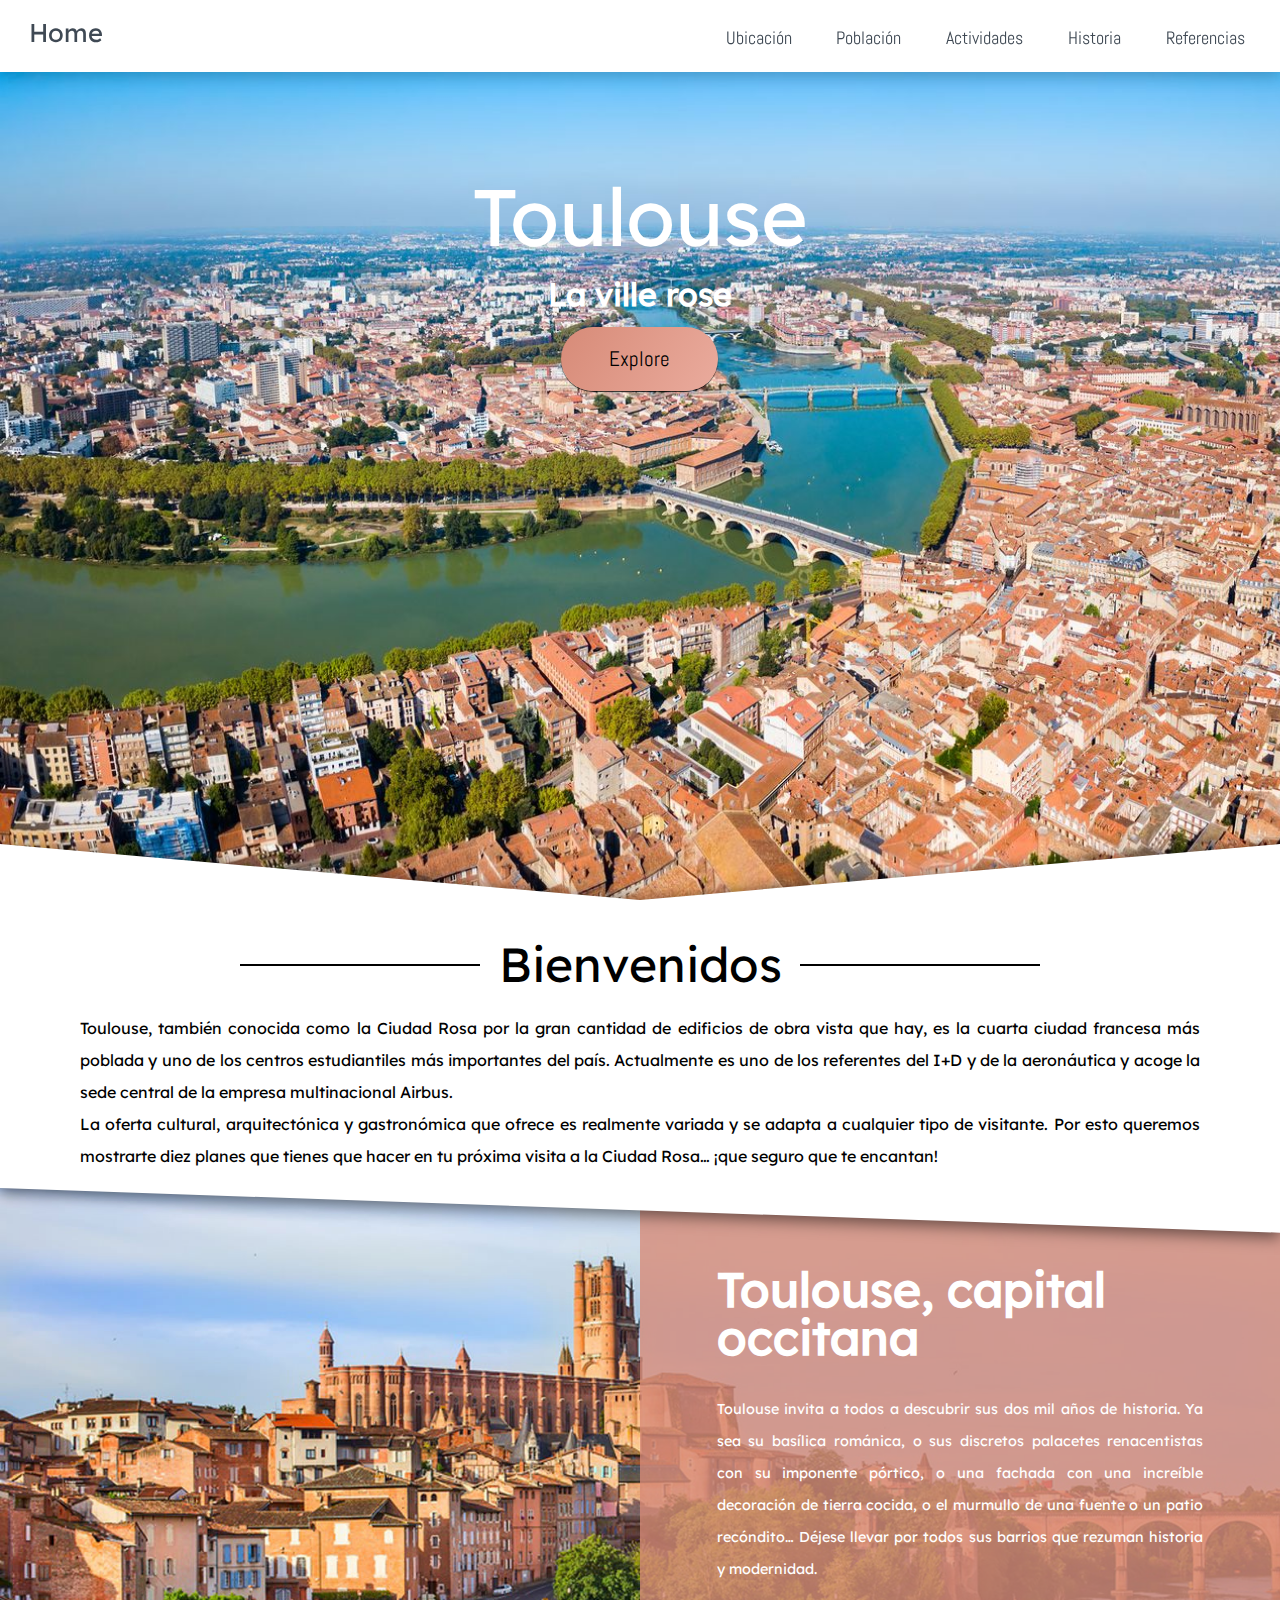
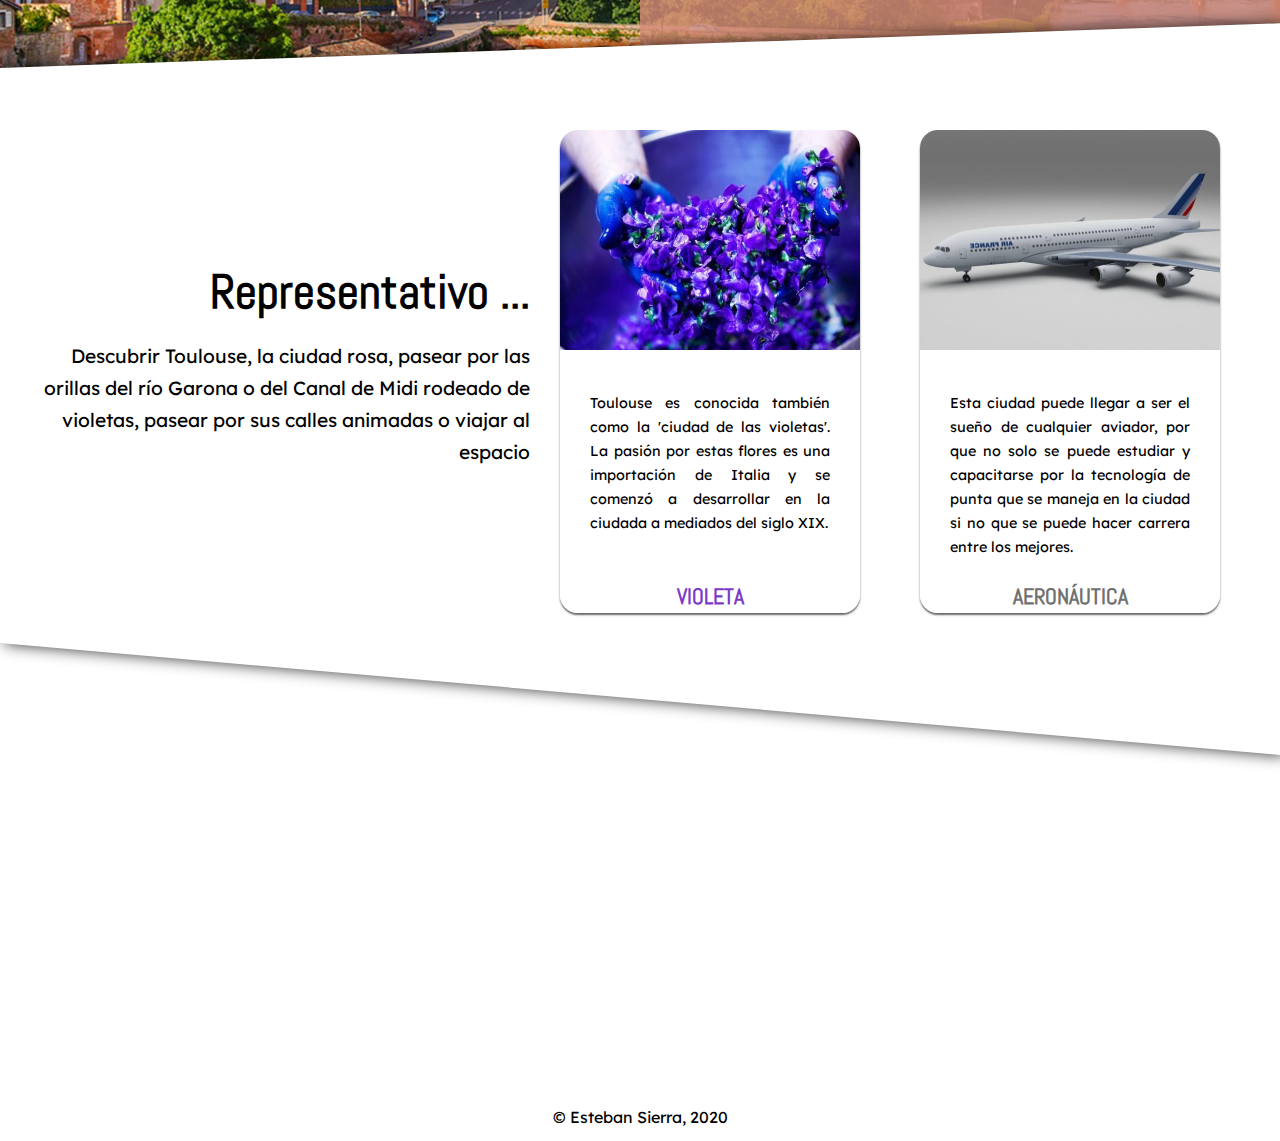
==== commit a0caf94c: "final1" ====
--- a/index.html
+++ b/index.html
@@ -62,10 +62,9 @@
     <!-- ----------------------------  Sección Intermedia -------------------------------------- -->
     <section class="sec3"> 
         <div class="content">
-            <h1>Toulouse, capital occitana</h1>
+            <h2>Toulouse, capital occitana</h2>
             <br>
-                <p>Toulouse es una etapa capital en el Sudoeste de Francia. Antiguamente fue capital visigoda; 
-                hoy es una gran capital de la aeronáutica y del espacio. Toulouse invita a todos a descubrir 
+                <p> Toulouse invita a todos a descubrir 
                 sus dos mil años de historia. Ya sea su basílica románica, o sus discretos palacetes renacentistas 
                 con su imponente pórtico, o una fachada con una increíble decoración de tierra cocida, o el murmullo 
                 de una fuente o un patio recóndito… Déjese llevar por todos sus barrios que rezuman historia y modernidad.</p>
@@ -77,7 +76,7 @@
     <section class="sec4">
         <!-- ----------------------------  Descripción ---------------------------------------------- -->
         <div class="descripcion">
-            <h2>Descubre lo más icónico de Toulouse</h2>
+            <h3>Representativo ...</h3>
             <br>
             <p>Descubrir Toulouse, la ciudad rosa, pasear por las 
             orillas del río Garona o del Canal de Midi rodeado de violetas, pasear por sus calles 
@@ -118,12 +117,7 @@
 
     <!-- ----------------------------  PIE DE PÁGINA ------------------------------------------- -->
     <div class="footer">
-        <p>Diseñado por: Esteban Sierra</p>
-        <p>Información de contacto: 
-            <a href="mailto:anesierrasa@unal.edu.co">
-                anesierrasa@unal.edu.com
-            </a>
-        </p>
+        <p>&copy Esteban Sierra, 2020</p>
     </div>
     <!-- ------------x---------------  PIE DE PÁGINA ------------------------x------------------- -->
 </body>
--- a/css/estilo1.css
+++ b/css/estilo1.css
@@ -27,6 +27,9 @@
     }
     h2{
         font-family: Lexend;
+        font-size: 3rem;
+        font-weight: bolder;
+        line-height: 3rem;
     }
     h3{
         font-family: Abel;
@@ -34,6 +37,10 @@
     }
     p{
         font-family: Lexend;
+    }
+    ul{
+        font-family: Lexend;
+        text-decoration: none;
     }
     section{
         width: 100%;
@@ -99,7 +106,7 @@
     }
     .menu a:hover{
         color: white;
-        background: rgba(249, 149, 166,0.8);
+        background: rgba(234, 171,157,0.8);
     }
 
 /* -------------------- SECCION FINAL --------------------------*/
@@ -125,10 +132,11 @@
     }
 /* -------------------- PIE DE PÁGINA --------------------------*/
     .footer{
-        background-color: #3f4954;
-        color: white;
-        width: 100%;
-        height: 5rem;
+        position: relative;
+        background: white;
+        background-position:bottom;
+        width: 100%;
+        height: auto;
         text-align: center;
         bottom: 0px;
         padding: .5rem;
@@ -194,7 +202,7 @@
     /* ---------------------- Botón ----------------------*/      
     #banner .sec1 .btn{
         margin: 10px;
-        background: linear-gradient(120deg, #a1c4fd 0%, #c2e9fb 100%);
+        background: linear-gradient(120deg, #d78b78 0%, #eaab9d 100%);
         background-size: cover;
         box-shadow: 0px 1px 1px rgba(0, 0, 0, 0.8);
     }
@@ -216,7 +224,7 @@
 
     section.sec2{
         height: auto;
-        padding: 5rem;
+        padding: 3rem 5rem 01rem 5rem;
         box-sizing: border-box;
         text-align: justify;
         line-height: 2rem;    
@@ -265,7 +273,7 @@
         display: flex;
         position: relative;
         overflow: hidden;
-        background-image: url(/imagenes/sec3.jpg);
+        background-image: url(../imagenes/sec3.jpg);
         background-size: cover;
         z-index: -1;
     }    
@@ -299,15 +307,13 @@
         left: 50%;
         width: 50%;
         height: 100%;
-        background: rgba(249, 149, 166,0.8);  
-        padding: 10% 5%;         
+        background: rgba(215, 139, 120,0.8);  
+        padding: 6%;         
     }
     /* --------------------- Parrafos --------------------*/   
     .sec3 .content p{
         font-size: 0.9rem;
-        line-height: 1.5em;
-        text-align: justify;
-        
+        text-align: justify;        
     }
 /* ---------x------- SECCIÓN INTERMEDIO ----------x---------*/
 
@@ -320,12 +326,19 @@
         flex-wrap: wrap;
     }
     .descripcion{
-        width: 300px;
+        width: 500px;
         text-align: right;
         content: center;
         height: auto;
         margin-top: auto;
         margin-bottom: auto;
+    }
+    .sec4 .descripcion p{
+        font-size: 1.2rem;
+    }
+    .sec4 .descripcion h3{
+        font-size: 3rem;
+        font-weight: bolder;
     }
     /* --------------------- Fichas --------------------*/   
     .sec4 .card{
@@ -423,91 +436,126 @@
     ubicación.html */
 /* --------------x------------- CLASES - UBICACIÓN --------------x-------------*/
     .mapa{
-        display: flex;
-        justify-content: center;
-        margin-bottom: 2rem;
+        position: relative;
+        width: 100%;
+        height: auto;
+    }
+    .mapa iframe{
+        width: 50%;
+        height: 500px;
+        margin-bottom: 0;
+    }
+    .contenedor2.mapa{
+        height: 50vh;
+    }
+    .contenedor2.simbolos{
+        position: relative;
+        margin-top: 0;
+        color: black;
+        background-image: url(../imagenes/escudo.jpg);
+        background-size: cover;
+        background-position: center;
+        background-repeat: no-repeat;
+        height: 70vh;
+    }
+
+    .contenedor2.simbolos .texto{
+        height: 70vh;
+        width: 0%;
+        overflow: hidden;
+        position: absolute;
+        bottom: 0rem;
+        left: 0rem;
+        transform-origin: left;
+        transition: all 0.4s;
+        background-color:rgba(2, 25, 134,0.5);
+        padding-top: 30vh;
+        color: white;
+    }
+    .contenedor2.simbolos .texto h3{
+        transition: 0.5s;
+        opacity: 1;
+        margin-top: 1rem;
+        font-size: 4rem;
+        text-align: center;
+        font-weight: bolder;
+    }
+    .contenedor2.simbolos:hover .texto{
+        width: 100%;
+        transition: all 0.5s;
+    }
+    .contenedor2.simbolos:hover .texto h3{
+        transition: all 0.5s;
+    }
+
+    .contenedor2.simbolos.b{
+        background-image: url(../imagenes/bandera.jpg);
+    }
+    .contenedor2.simbolos.b .texto{
+        background-color:rgba(208, 22, 36,0.5);
+    }
+    .contenedor2.simbolos.m{
+        background-image: url(../imagenes/mapa.svg);
+    }
+    .contenedor2.simbolos.m .texto{
+        background-color:rgba(255, 255, 255,0.5);
+        color: black;
+    }    
+    .sec2b{
+        margin-bottom: 3rem;
     }
 
 /* ---------------------------- CLASES - POBLACIÓN ----------------------------*/
 /* A continuación se muestran las clases utilizadas únicamente en la pagina 
     población.html */
-    
-    .sec2 .box{
-        padding-left: 5rem;
-        padding-right: 5rem;
-        display: flex;
-        position: relative;
-        margin: auto;
-        width: 24rem;
-        height: 24rem;
-        transition: 0.5s;
-        margin: 10px;
-    }
-    .sec2 .box:hover{
-        z-index: 1;
-        transform: scale(1.1);
-        box-shadow: 0 25px 45 rgba(0,0,0,0.5);
-    }
-    .box .imagen{
-        position: absolute;
-        width: 100%;
-        height: 100%;
-    }
-    .box .imagen:before{
+    .contenedor2{
+        display: flex;
+        flex-wrap: wrap;
+        height: auto;
+        justify-content: center;
+        padding: 1.5rem 0 4rem 0;
+    }
+    .contenedor2 .descripcion{
+        width: 50%;
+        height: 100%;
+        padding: 1rem 5rem 1rem 1rem;
+        box-sizing: border-box;
+        text-align: right;     
+    }
+    .contenedor2 .descripcion h3{
+        font-size: 2.3rem;
+        font-weight: bolder;
+    }
+    .contenedor2 .box{     
+        position: relative;
+        width: 40%;
+        height: auto;
+    }
+    .contenedor2 .box:before{      
         content: '';
         position: absolute;
-        top: 0;
-        left: 0;
-        width: 100%;
-        height: 100%;
-        z-index: 1;
-        background: linear-gradient(180deg,rgb(228, 55, 185),rgb(241, 237, 237));
-        mix-blend-mode: multiply;
-        opacity: 0;
-        transition: 0.5s;
-        border-radius: 18px;
-    }
-    .box:hover .imagen:before{
-        opacity: 1;
-    }
-    .box .imagen img{
-        position: absolute;
-        width: 100%;
-        height: 100%;
-        object-fit: cover;
-        border-radius: 18px;
-    }
-    .box .lugar{
-        position: absolute;
-        z-index: 1;
-        width: 100%;
-        height: 100%;
-        padding: 30px;
-        color: white;
-    }
-    .box .lugar h2{
-        width: 100%;
-        transition: 0.5s;
-        margin-bottom: 5px;
-        transform: translateY(100px);
-        line-height: 2rem;
-        opacity: 0;    
-    }
-    .box:hover .lugar h2{
-        transform: translateY(0px);
-        transition-delay: 0.6s;
-        opacity: 1;    
-    }
-    .box .lugar p{
-        transition: 0.5s;
-        transform: translateY(100px);
-        line-height: 1.2rem;
-        opacity: 0;    
-    }
-    .box:hover .lugar p{
-        transform: translateY(0px);
-        transition-delay: 0.6s;
-        opacity: 1;  
+        right: 20px;
+        top: 20px;
+        border: 10px solid rgba(87, 85, 38,0.8);
+        width: 100%;
+        height: 100%;
+    }
+    .contenedor2 .box img{
+        width: 100%;
+        height: 100%;
+    }
+    .contenedor2.b{
+        background-color: rgba(87, 85, 38,1)  ;
+        color: white;
+    }
+    .contenedor2.b .descripcion{
+        text-align: left;
+        padding: 4rem 1rem 1rem 6rem;
+    }
+    .contenedor2.b .box:before{
+        border: 10px solid rgba(255,255,255,0.8);
+        right: -40px;
+        top: 20px;
     }
 /* --------------x------------- CLASES - POBLACIÓN --------------x-------------*/
 
@@ -515,64 +563,224 @@
 /* ---------------------------- CLASES - ACTIVIDADES ----------------------------*/
 /* A continuación se muestran las clases utilizadas únicamente en la pagina 
     actividades.html */
-    .sec2 .contenedor2{
-    display: flex;
-    justify-content: center;
-    margin-bottom: 2rem;
-    }
-    /* ---------------------- CARDS ----------------------*/ 
-    .sec2 .card2{
-    position: relative;
-    width: 98%;
-    height: 30rem;
-    margin: 25px;
-    margin-bottom: 5rem;
-    transform-style: preserve-3d;
-    transition: transform .4s linear;
-    }
-    .sec2 .front{
-    justify-content: center;
-    position: absolute;
-    width: 100%;
-    height: 100%;
-    backface-visibility: hidden;
-    }
-    .front img{
-    width: 98%;
-    height: 30rem;    
-    border-radius: 20px;
-    }
-    .sec2 .card2:hover{
-    transform: rotateY(180deg);
-    }
-    .sec2 .back{
-    padding: 2rem;
-    width: 100%;
-    height: 100%;
-    backface-visibility: hidden;
-    position: absolute;
-    background:red;
-    transform: rotateY(180deg);
-    text-align: center;
-    border-radius: 20px;
-    }
-
+    
+    section.sec3_act1{
+        position: absolute;
+        display: flex;
+        color: black;
+        height: auto;
+        padding: 5rem 2rem;
+        position: relative;
+        overflow: hidden;
+        background-color:white;
+    }
+    .sec3_act1 .descripcion{
+        width: 60%;        
+        display: inline-block;
+        text-align: center;
+    }
+    .sec3_act1 .descripcion p{
+        font-size: 1.5rem;
+        text-align: center;
+    }
+    .sec3_act1 .descripcion h3{
+        font-size: 4rem;
+        text-align: left;
+        font-weight: bolder;
+    }
+    .sec3_act1 .descripcion .btn{
+        width: 180px;
+        display: inline-block;
+        margin-top: 2rem;
+        font-size: 1rem;
+        padding: 20px 0px;
+        background-color: teal;
+        text-decoration: none;
+        color: white;
+    }
+
+    .sec3_act1.b .descripcion p{
+        background-color: rgba(32, 31, 31, 0.8);
+    }
+    .descripcion.explora{
+        justify-content: center;
+        width: 100%;
+    }
+    .descripcion.explora h3{
+        text-align: center;
+    }
+
+    .sec3_act1 .descripcion .btn h3{
+        font-size: 1.5rem;
+        text-align: center;
+    }
+    section.sec3_act1.b{
+        background-image: url(../imagenes/festival.jpg);
+        filter: sepia(40%);
+        background-size: cover;
+        color: white;
+    }       
+    section.sec3_act1.b:before{        
+        content: '';
+        position: absolute;
+        bottom: 100%;
+        left: 0%;
+        width: 100%;
+        height: 100%;
+        background:white;
+        transform-origin: left;
+        transform: skewY(4deg);
+        box-shadow: 0px 5px 15px rgba(0, 0, 0, 0.5);
+    }
+    section.sec3_act1.b:after{        
+        content: '';
+        position: absolute;
+        top: 100%;
+        left: 0%;
+        width: 100%;
+        height: 100%;
+        background:white;
+        transform-origin: left;
+        transform: skewY(-4deg);
+        box-shadow: 5px 0px 15px rgba(0, 0, 0, 0.8);
+    }
+    .galeria{
+        width: 100%;
+        height: auto;
+        padding: 1rem 6rem;
+        display: grid;
+        grid-template-columns: repeat(auto-fit,minmax(15rem,1fr));
+    }
+    .division{
+        display: flex;
+        position: relative;
+        margin: auto;
+        padding: 1rem;
+        transition: 0.5s;
+    }       
+    .division-item{
+        width: auto;
+        height: 15rem;
+        position: relative;
+        transition: all .4s;
+        overflow: hidden;
+        box-shadow: 5px 5px 15px #000;
+        border-radius: 20px 20px 30px 23px;
+    }
+    .division-item img{
+        width: 100%;
+        height: 100%;
+        object-fit: cover;
+        transition: 0.4s;
+    }
+
+    .gris .division-item img{        
+        filter: grayscale(100%);
+    }
+
+    .sepia .division-item img{
+        filter: sepia(80%);
+    }
+    .division:hover .division-item img{
+        transform: scale(1.2, 1.2);
+        filter: grayscale(0%);
+        filter: sepia(0%);
+    }
+    .division .lugar{
+        height: 0px;
+        width: 90%;
+        overflow: hidden;
+        text-align: center;
+        position: absolute;
+        bottom: 1rem;
+        transition: all 0.4s;
+        background-color:rgba(0, 0, 0, 0.5);
+        border-radius: 0px 0px 30px 23px;
+    }
+    .division .lugar h3{
+        transition: 0.5s;
+        opacity: 1;
+        margin-top: 1rem;
+        color: white;
+    }
+    .division:hover .lugar{
+        height: 25%;
+        transition: all 0.5s;
+    }
+    .division:hover .lugar h3{
+        transition: all 0.5s;
+    }
 /* --------------x------------- CLASES - ACTIVIDADES --------------x-------------*/
 
 /* ---------------------------- CLASES - HISTORIA ----------------------------*/
-/* A continuación se muestran las clases utilizadas únicamente en la pagina 
+/* A continuaci ón se muestran las clases utilizadas únicamente en la pagina 
     historia.html */
-
-    .sec2b .contenedor3{
-        position: relative;
-        width: 100%;
-        padding: 1rem 5rem;
+    
+    #hist{
+        /* Esto se realiza para dejar el menu al inicio de la pagina y así 
+        visualizar el bookmark que se realiza */
+        position: relative;
+    }
+    .contenedor2.simbolos.historia{
+        background-image: url(../imagenes/historia.jpg);
+        background-attachment: fixed;
+        height: auto;
+        color: white;
+        align-items: center;
+        justify-content: center;
+        padding-bottom: 2rem;                
+    }
+    .contenedor2.simbolos.historia .descripcion{
+        width: 100%;        
+        display: inline-block;
+        text-align: center;
+    }
+    .contenedor2.simbolos.historia .descripcion p{
+        font-size: 1.5rem;
+    }
+    .contenedor2.simbolos.historia .descripcion h3{
+        font-size: 4rem;
+        font-weight: bolder;
+    }
+    .contenedor2.simbolos.historia .mhistoria{
+        font-family: Abel;
+        font-size: 1.1rem;
+        position: static;
+        width: auto;
+        height: auto;
+        display: flex;
+        border: none;
+        float: right;
+    }
+    .contenedor2.simbolos.historia .mhistoria a {
+        height: auto;
+        color: white;
+        border: 1px solid white;
+        text-decoration: none;
+        padding: 0.5rem 1rem;
+        transition: 0.5s;
+        font-size: 1.3rem;
+        font-weight: bolder;
+        margin: 5px;
+        text-align: center;
+    }
+    .contenedor2.simbolos.historia .mhistoria a:hover{
+        color: black;
+        background: white;
+    } 
+    .contenedor3{
+        position: relative;
+        width: 100%;
+        padding: 2rem 6rem;
+        text-align: justify;
     }
     .contenedor3 h2{
+        font-family: Abel;
+        font-weight: bolder;
         font-size: 2rem;
         text-align: center;
     }    
-    .sec2b .contenedor3 img{
+    .contenedor3 img{
         position: absolute;
         top: 0;
         left: 0;
@@ -580,17 +788,17 @@
         width: 100%;
         object-fit: cover;
     }
-    .sec2 .sec2b .imgBox{
+    .imgBox{
         position: relative;
         overflow: hidden;
-        width: 400px;
-        height: 400px;
+        width: 350px;
+        height: 350px;
         float: left;
         border-radius: 50%;
         margin: 20px;
         shape-outside: circle();
     }
-    .sec2 .sec2b .imgBox2{        
+    .imgBox2{        
         position: relative;
         overflow: hidden;
         width: 300px;
@@ -600,6 +808,21 @@
         margin: 20px;
         shape-outside: circle();
     }
+    .contenedor3 a{
+        height: auto;
+        color: black;
+        border: 1px solid black;
+        text-decoration: none;
+        transition: 0.5s;
+        padding: 0.5rem 1rem;
+        font-size: 1.3rem;
+        font-weight: bolder;
+        text-align: center;
+    }
+    .contenedor3 a:hover{
+        color: white;
+        background: black;
+    } 
 /* --------------x------------- CLASES - HISTORIA --------------x-------------*/
 
 
@@ -642,7 +865,89 @@
         font-size: 5rem;
     }
 /* --------------x------------- CLASES - REFERENCIAS --------------x-------------*/
-
+    .contenedor2.ref{
+        background: rgba(46, 25, 75,1);
+        background-size: cover;
+        background-position: center;
+        margin-bottom: 2rem;
+        color: rgba(46, 25, 75,1);
+        display: flex;
+        height: 25rem;
+        padding: 0 0 0 0.5rem;
+    }
+    .contenedor2.ref .descripcion{
+        width: 33%;
+        margin: 0;
+        padding: 0;
+        height: 100%;
+        text-align: center;
+        transition: all 0.4s;
+        overflow: hidden;     
+    }
+
+    .contenedor2.ref .descripcion.a:hover{
+        transform: scale(1.05);
+        box-shadow: 5px 5px 15px #000;    
+    }
+
+    .contenedor2.ref .descripcion h3{
+        background-color: rgba(255,255,255, 1);
+        font-size: 3.5rem;
+        width: 100%;
+        height: 25rem;
+        margin: 0;
+        padding: 11.5rem 0;
+    }
+    .contenedor2.ref .descripcion h2{
+        font-size: 2rem;
+        color: white;      
+    }
+    .contenedor2.ref ul{
+        text-align: center;
+        list-style-type: none;
+        list-style-position: inside;    
+        display: flex;
+        flex-wrap: wrap;
+        width: 100%;
+    }
+    .contenedor2.ref li{
+        width: 50%;
+    }
+    .contenedor2.ref a{
+        text-decoration: none;
+        color: white;
+        font-size: 1.1rem;
+    }
+    .contenedor2.ref a:hover{
+        text-decoration: underline ;
+    }
+    .contenedor2.ref .descripcion.info{
+        padding: 1rem 1.3rem;
+        margin:0;
+        background-color:transparent;
+        box-shadow: none;
+        color: black;
+    }
+    .contenedor2.ref.b{
+        background-color: white;
+        padding: 0 0.5rem 0 0;   
+    }
+    .contenedor2.ref.b .descripcion {
+        background-color: rgba(46, 25, 75,1);
+    }
+    .contenedor2.ref.b .descripcion h3{
+        background-color: rgba(46, 25, 75,1);
+        color: white;
+        text-align: center;
+    }
+    .contenedor2.ref.b .descripcion.info h2, .contenedor2.ref.b .descripcion.info a, .contenedor2.ref.b .descripcion.info{
+        background-color: white;
+        color: rgba(46, 25, 75,1);
+        text-align: center;
+    }
+
+
+    
 /* ----------------------------- RESPONSIVE 800PX--------------------------------*/
 @media only screen and (max-width: 800px) { 
     /* ----------------------- CABECERA ------------------------*/
@@ -674,12 +979,9 @@
     #menu-bar:checked ~ .menu{
         transform: translateX(100%);
     }
-    .menu a:hover{
-    background: rgba(235,90,121,0.8);
-    }
     /* ------------------- INTRODUCCIÓN -------------------------*/
     section.sec2{
-        padding: 5rem; 
+        padding: 2rem 5rem 1rem 5rem; 
     }
     .sec2 .contenedor2{
         flex-wrap: wrap;
@@ -714,7 +1016,65 @@
         margin: auto;
         padding-left: 0rem;
         padding-top: 1rem;
-    }    
+    }
+    /* ---------------------------- CLASES - HISTORIA ----------------------------*/
+    .contenedor3{
+        padding: 1rem 3rem;
+    }
+    .imgBox{
+        width: 300px;
+        height: 300px;
+
+    }
+    .imgBox2{        
+        display: none;
+    }
+    .contenedor2.simbolos.historia .mhistoria{
+        flex-wrap: wrap;
+        justify-content: center; 
+    }
+    /* ---------------------------- CLASES - POBLACION ----------------------------*/  
+    .contenedor2 .descripcion{
+        padding: 1rem 7rem 1rem;
+        text-align: justify;
+        width: 100%;      
+    }
+    .contenedor2 .box{
+        width: 70%;      
+    }
+    .contenedor2.b{
+        flex-wrap: wrap-reverse;
+    }
+    .contenedor2.b .descripcion{
+        text-align: justify;
+        padding: 4rem 7rem 1rem;
+        width: 100%;
+    }
+    /* ------------------------- CLASES - ACTIVIDADES ----------------------------*/
+    section.sec3_act1.b{
+        flex-wrap: wrap;
+    }
+    section.sec3_act1{
+        flex-wrap: wrap-reverse;
+    }
+    .sec3_act1 .descripcion{
+        padding-top: 1rem;
+        width: 100%;
+    }
+     /* ----------------------- CLASES - REFERENCIAS ----------------------------*/
+    .contenedor2.ref{
+        flex-wrap: wrap;
+        height: auto;
+    }
+    .contenedor2.ref .descripcion{
+        width: 90%;
+        height: auto;
+    }
+    .contenedor2.ref.b{
+        flex-wrap: wrap-reverse;
+    }
+
+
 }
 /* --------------x-------------- RESPONSIVE 800PX-----------------x--------------*/
 
@@ -728,11 +1088,21 @@
     }
     /* ---------------------- BANNER ---------------------------*/
     #banner .sec1b .contenedor h1{
-        font-size: 4rem;
+        font-size: 3.7rem;
+    }
+
+    #banner .referencias .contenedor h1{
+        font-size: 3.7rem;
     }
     /* ------------------- INTRODUCCIÓN -------------------------*/
     section.sec2{
-        padding: 3rem; 
+        padding: 2rem 3rem 1rem 3rem; 
+    }
+    /* ----------------- Fichas descriptivas --------------------*/
+    .sec4 .descripcion{
+        width: 400px;
+        height: auto;
+        padding: 1rem;
     }
     /* ------------- Card - Actividades -----------------*/
     .sec2 .card2{
@@ -750,6 +1120,12 @@
         left: 0%;
         width: 100%;
         transform-origin: 50% top;
-    } 
+    }
+    /* ---------------------------- CLASES - HISTORIA ----------------------------*/
+    .contenedor3{
+        display: flex;
+        flex-wrap: wrap;
+        padding: 1rem 2rem;
+    }
 }
 /* --------------x-------------- RESPONSIVE 500PX-----------------x---------------*/ 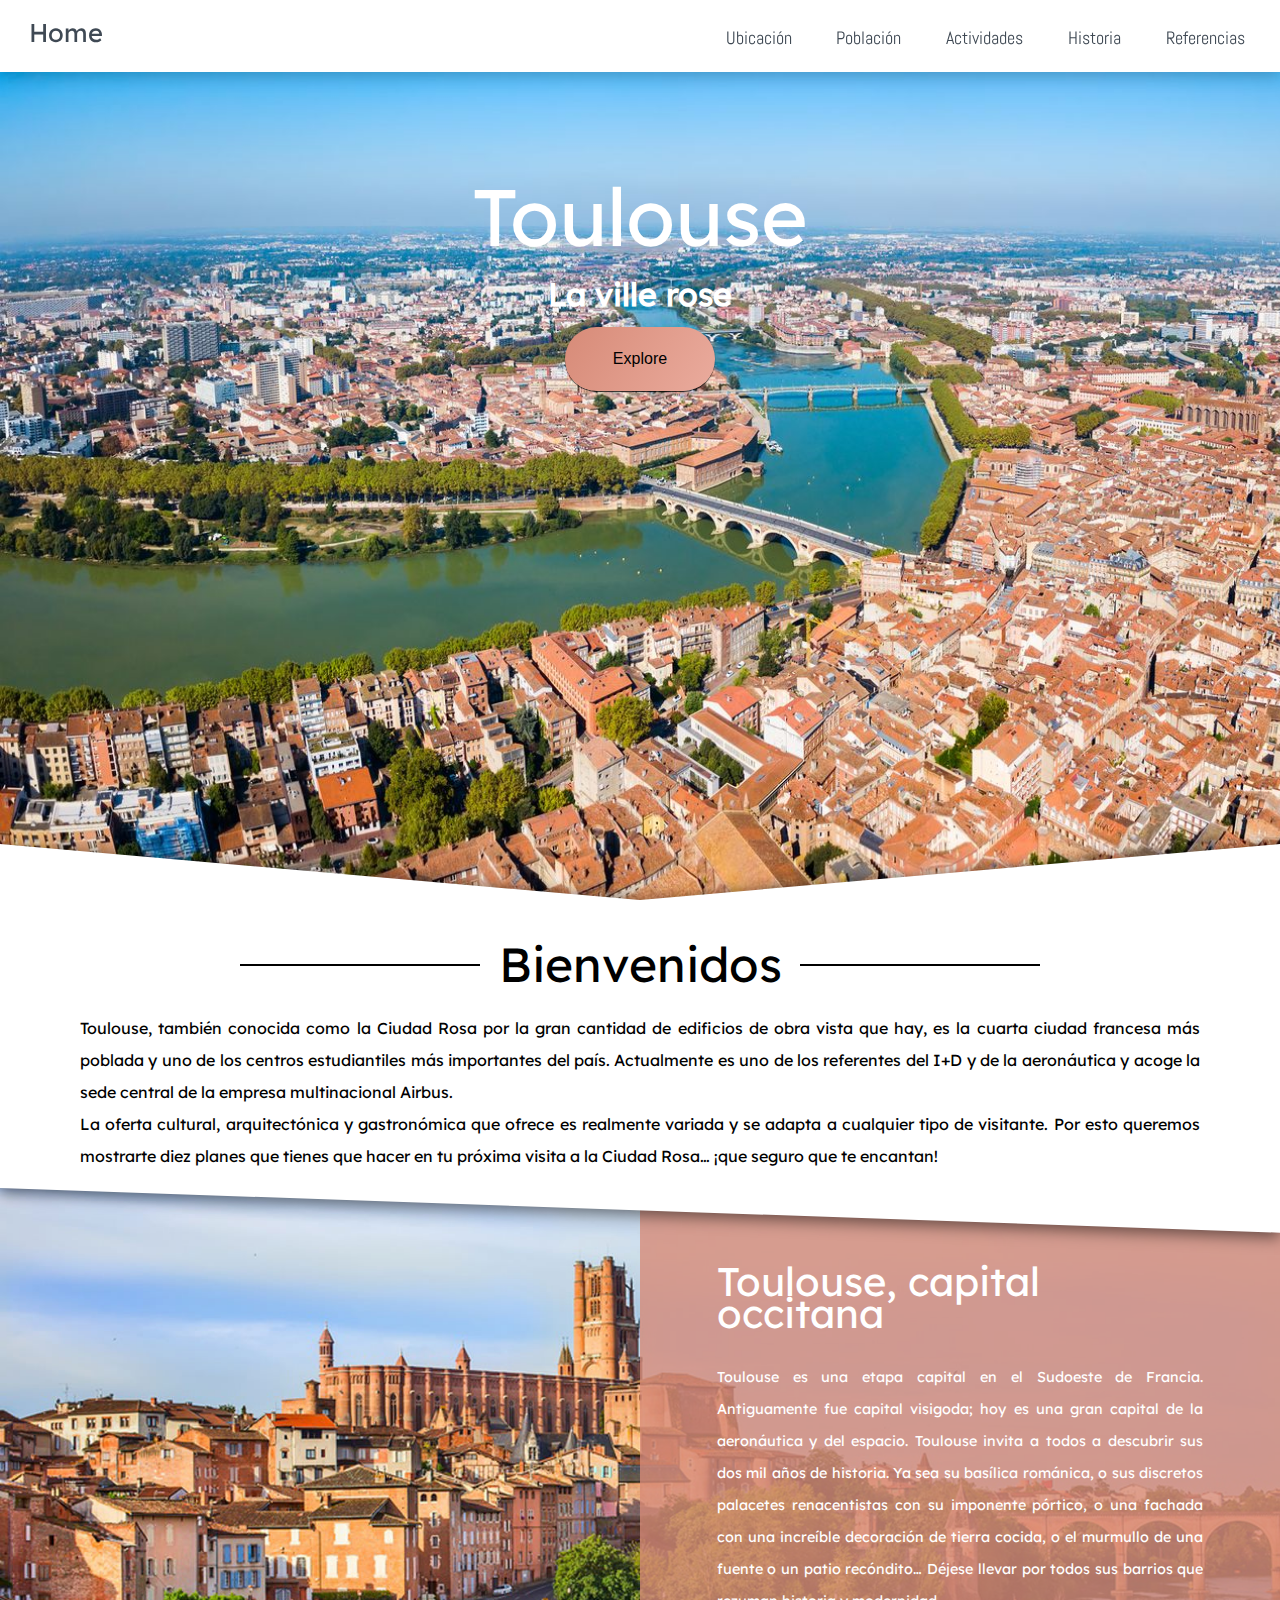
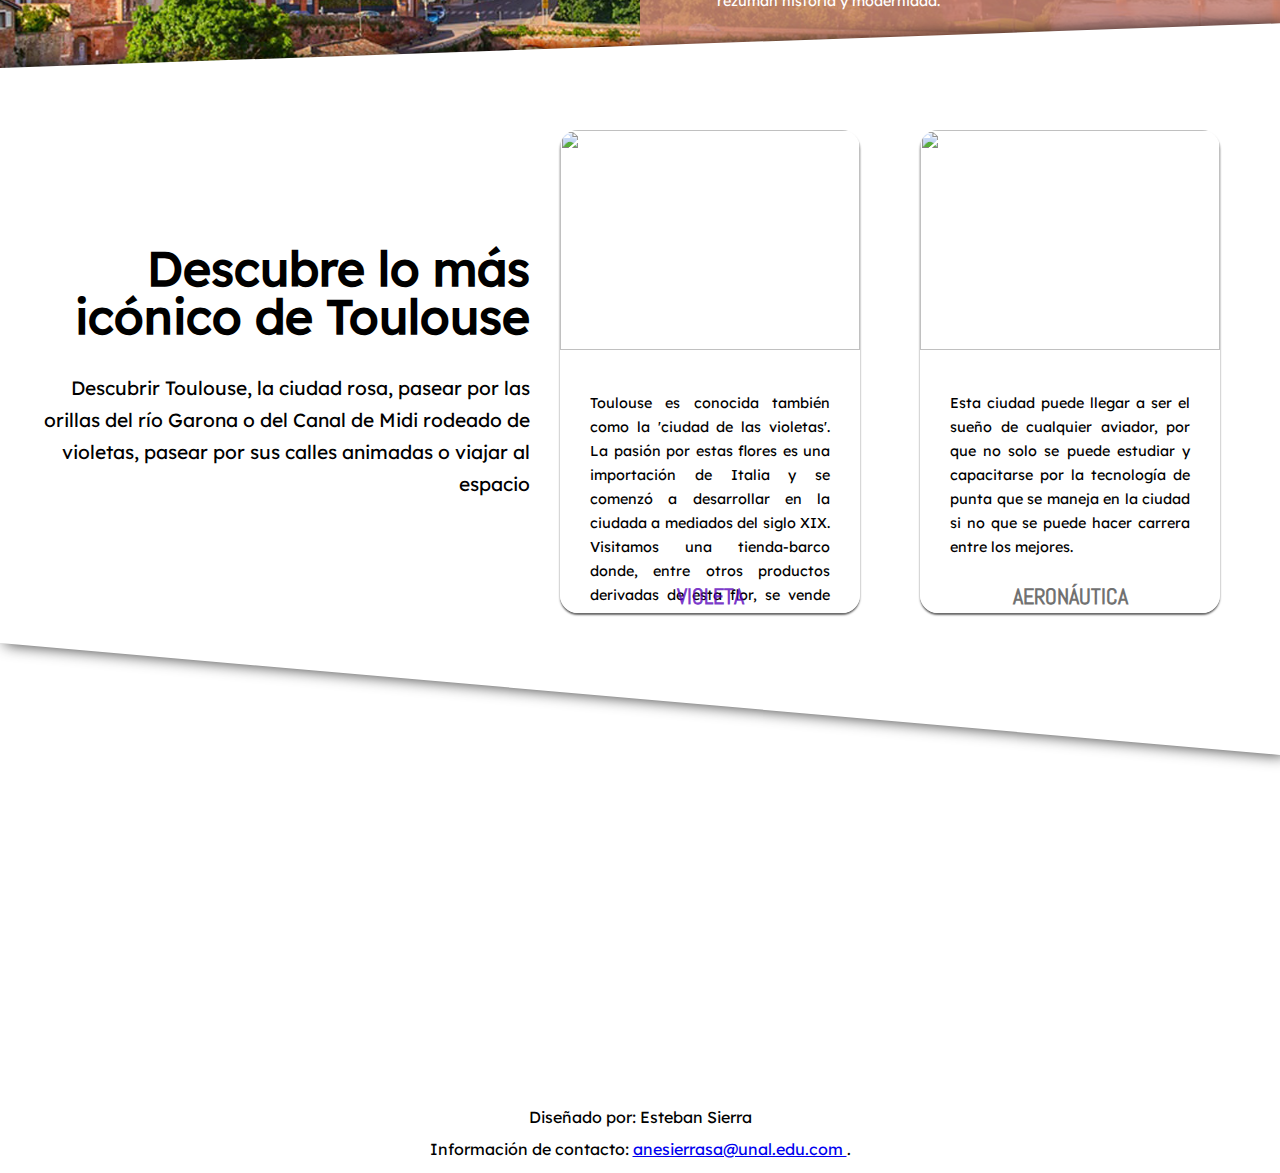
==== commit 855c7703: "Update index.html" ====
--- a/index.html
+++ b/index.html
@@ -1,5 +1,6 @@
 <!DOCTYPE html>
     <!-- Ejercicio 1 - realizado por Andrés Esteban Sierra Sánchez -Gráfica interactiva-->
+
     <html lang="es">
     <head>
     <!--En la etiqueta meta se encuentra el atributo que habilita los carácteres para el lenguaje español y también aquellos que permiten un diseño web responsivo, que cambie respecto al tamaño de la pantalla desde el css-->
@@ -8,16 +9,12 @@
     <link href="css/estilo1.css" rel="stylesheet" type="text/css">
     <title> Toulouse </title>
     </head>  
-<!-- ----------------------------  PAGINA ---------------------------------------------- -->
 <body> 
-    <!-- ----------------------------  Cabecera ---------------------------------------------- -->
 	<header>
         <div class="contenedor">
-            <h2><a href="index.html">Home</a></h2> 
-            <!--Checkbox para selección del menu desplegable-->     
+            <h2><a href="index.html">Home</a></h2>      
             <input type="checkbox" id="menu-bar">
             <label for="menu-bar"><img src="imagenes/menu.png" width="30px"></label>
-                <!-- ----------------------- Menu ----------------------------------- -->
                 <nav class  ="menu">                
                 <a href="ubicacion.html">Ubicación</a>
                 <a href="poblacion.html">Población</a>
@@ -25,26 +22,19 @@
                 <a href="historia.html">Historia</a>
                 <a href="referencias.html">Referencias</a>
                 </nav>     
-                <!-- -------------x--------- Menu - --------------x------------------- -->
         </div>  
 	</header>
-    <!-- ------------x----------------  Cabecera --------------------------x------------------- -->
-
-    <!-- -----------------------------  Banner ------------------------------------------------ -->
+    
     <div id="banner">
         <section class="sec1">
             <div class="contenedor">
                 <h1>Toulouse</h1>
                 <h2>La ville rose</h2>
-                <button class="btn"><h3>Explore</h3></button>            
+                <button class="btn" onclick="ubicacion.html">Explore</button>            
             </div>    
         </section>
     </div>
-    <!-- ------------x----------------  Banner ----------------------------x------------------- -->
-    
-
-    <!-- -------------------------------------------  MAIN ------------------------------------------------------ --> 
-    <!-- ---------------------------- Introducción   ------------------------------------------ -->    
+        
     <section class="sec2">
         <h1><span>Bienvenidos</span></h1>
         <br>
@@ -57,47 +47,42 @@
         visita a la Ciudad Rosa… ¡que seguro que te encantan!
         </p>
     </section>
-    <!-- ------------x---------------  Introducción ------------------------x------------------- -->
+    
+    <section class="sec3">
+        <div class="content">
+        <h1>Toulouse, capital occitana</h1>
+        <br>
+            <p>Toulouse es una etapa capital en el Sudoeste de Francia. Antiguamente fue capital visigoda; 
+            hoy es una gran capital de la aeronáutica y del espacio. Toulouse invita a todos a descubrir 
+            sus dos mil años de historia. Ya sea su basílica románica, o sus discretos palacetes renacentistas 
+            con su imponente pórtico, o una fachada con una increíble decoración de tierra cocida, o el murmullo 
+            de una fuente o un patio recóndito… Déjese llevar por todos sus barrios que rezuman historia y modernidad.</p>
+        </div>
+        <div class="image"></div>        
+    </section>
 
-    <!-- ----------------------------  Sección Intermedia -------------------------------------- -->
-    <section class="sec3"> 
-        <div class="content">
-            <h2>Toulouse, capital occitana</h2>
-            <br>
-                <p> Toulouse invita a todos a descubrir 
-                sus dos mil años de historia. Ya sea su basílica románica, o sus discretos palacetes renacentistas 
-                con su imponente pórtico, o una fachada con una increíble decoración de tierra cocida, o el murmullo 
-                de una fuente o un patio recóndito… Déjese llevar por todos sus barrios que rezuman historia y modernidad.</p>
-        </div>        
-    </section>
-    <!-- ------------x---------------  Sección Intermedia ------------------x------------------- -->
-
-    <!-- ----------------------------  Sección Final ------------------------------------------- -->
     <section class="sec4">
-        <!-- ----------------------------  Descripción ---------------------------------------------- -->
         <div class="descripcion">
-            <h3>Representativo ...</h3>
+            <h2>Descubre lo más icónico de Toulouse</h2>
             <br>
             <p>Descubrir Toulouse, la ciudad rosa, pasear por las 
             orillas del río Garona o del Canal de Midi rodeado de violetas, pasear por sus calles 
             animadas o viajar al espacio</p>
         </div>
-        <!-- ------------x---------------  Descripción --------------------------x------------------- -->
-        <!-- ------------------------  Fichas descriptiva (Violeta) --------------------------------- -->
+
         <div class="card">
-            <img src="imagenes/violeta.jpg">
+            <img src="imagenes/bg2.jpg">
             <p>Toulouse es conocida también como la 'ciudad de las violetas'.
                 La pasión por estas flores es una importación de Italia y se 
                 comenzó a desarrollar en la ciudada a mediados del siglo XIX. 
-            </p>
+                Visitamos una tienda-barco donde, entre otros productos derivadas 
+                de esta flor, se vende miel, mermelada, mostaza, sal, vinagre y jabón de violetas. </p>
             <div class="subcard2">
                 <h3>Violeta</h3>
             </div>
         </div>
-        <!-- -----------x------------  Fichas descriptiva (Violeta) -------------x------------------- -->
-        <!-- ------------------------  Fichas descriptiva (Aeronáutica) ----------------------------- -->
         <div class="card">
-            <img src="imagenes/aero.jpg">
+            <img src="imagenes/bg2.jpg">
             <p>Esta ciudad puede llegar a ser el sueño de cualquier aviador, por que no solo
                 se puede estudiar y capacitarse por la tecnología de punta que se maneja en la ciudad si 
                 no que se puede hacer carrera entre los mejores.
@@ -106,20 +91,17 @@
                 <h3>Aeronáutica</h3>
             </div>
         </div>
-        <!-- -----------x------------  Fichas descriptivas (Aeronáutica) ---------x------------------- -->
     </section>
-    <!-- --------------x-------------  Sección Final -----------------------------x------------- -->
-
-    <!-- ----------------------------  Banner final -------------------------------------------- -->
-    <section class="sec5" style="background-image: url(imagenes/final2.jpg)"></section>
-    <!-- ------------x---------------  Banner final ------------------------x------------------- -->
-    <!-- ------------x------------------------------  MAIN ------------------------------x----------------------- --> 
-
-    <!-- ----------------------------  PIE DE PÁGINA ------------------------------------------- -->
+    <section class="sec5" style="background-image: url(imagenes/b4.jpg)"></section>
+    
     <div class="footer">
-        <p>&copy Esteban Sierra, 2020</p>
+        <p>Diseñado por: Esteban Sierra</p>
+        <p>Información de contacto: 
+            <a href="mailto:anesierrasa@unal.edu.co">
+                anesierrasa@unal.edu.com
+            </a>.
+        </p>
     </div>
-    <!-- ------------x---------------  PIE DE PÁGINA ------------------------x------------------- -->
+    
 </body>
-<!-- ------------x---------------  PAGINA --------------------------x------------------- -->
 </html>   
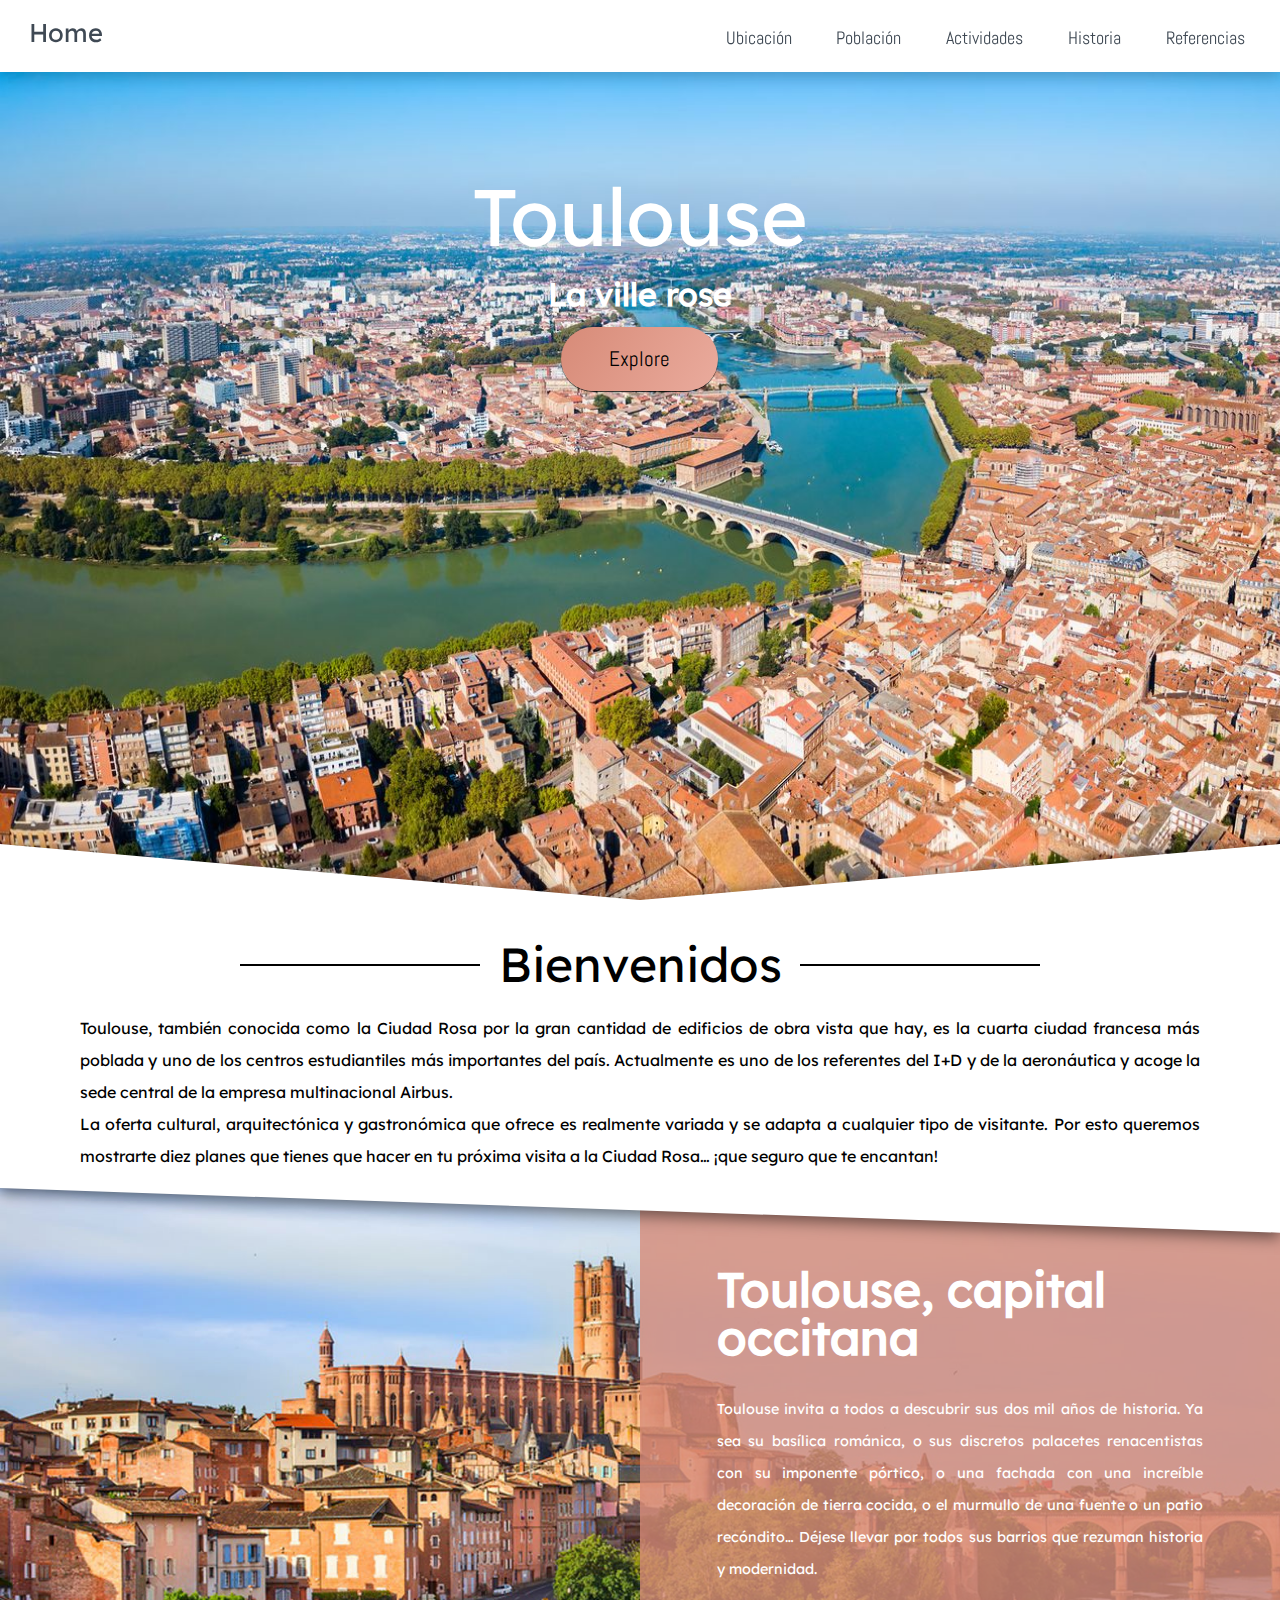
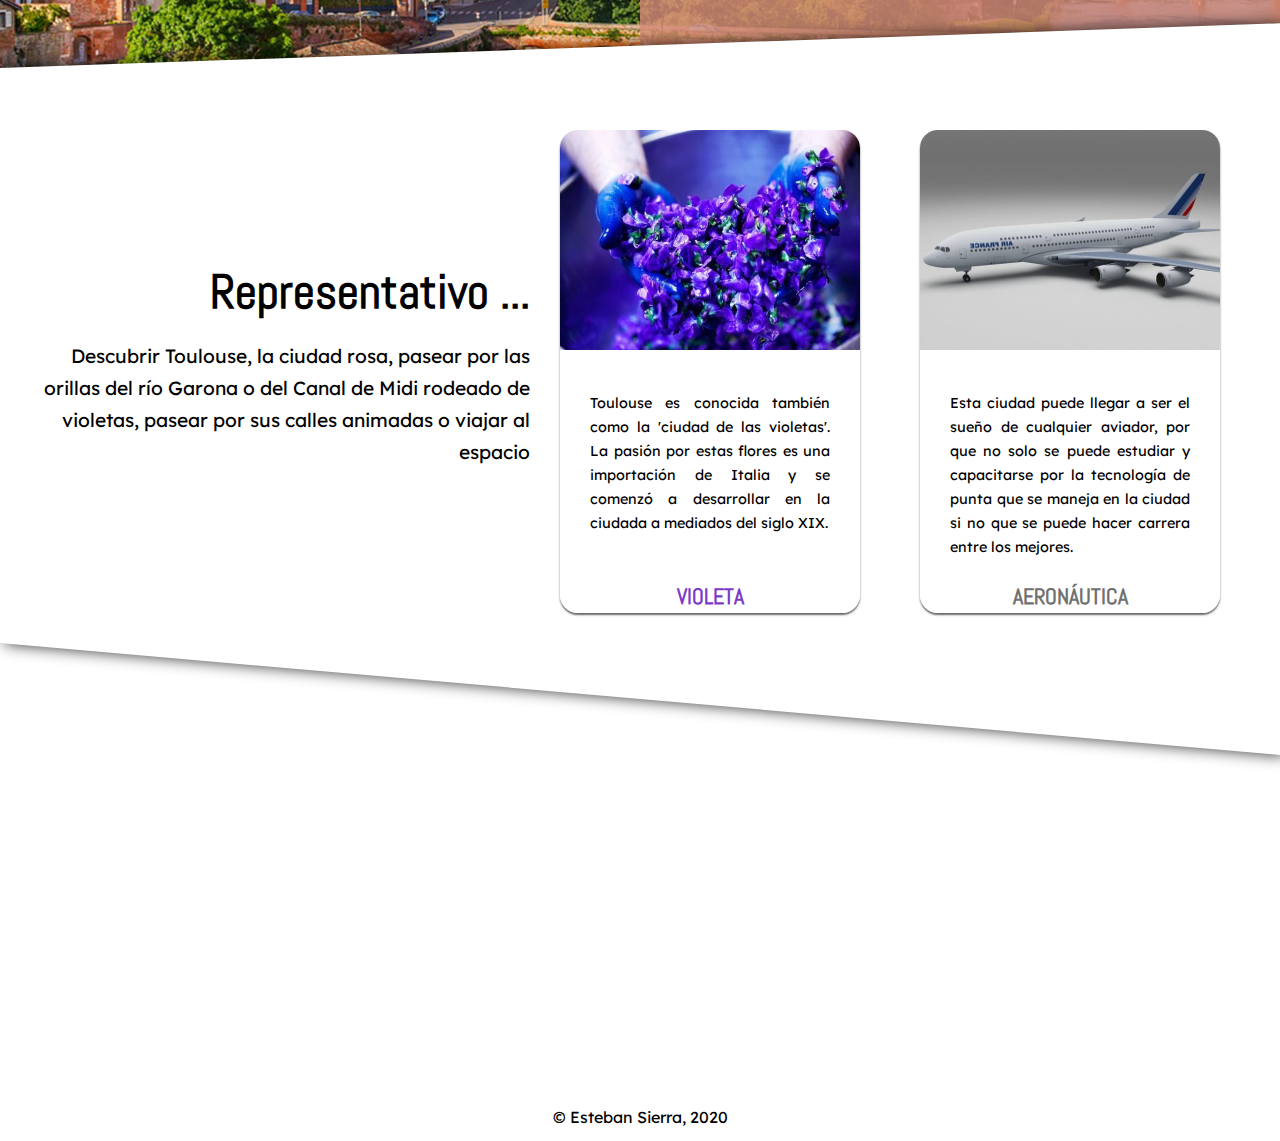
==== commit 33d3580f: "Update index.html" ====
--- a/index.html
+++ b/index.html
@@ -1,6 +1,5 @@
 <!DOCTYPE html>
     <!-- Ejercicio 1 - realizado por Andrés Esteban Sierra Sánchez -Gráfica interactiva-->
-
     <html lang="es">
     <head>
     <!--En la etiqueta meta se encuentra el atributo que habilita los carácteres para el lenguaje español y también aquellos que permiten un diseño web responsivo, que cambie respecto al tamaño de la pantalla desde el css-->
@@ -9,12 +8,16 @@
     <link href="css/estilo1.css" rel="stylesheet" type="text/css">
     <title> Toulouse </title>
     </head>  
+<!-- ----------------------------  PAGINA ---------------------------------------------- -->
 <body> 
+    <!-- ----------------------------  Cabecera ---------------------------------------------- -->
 	<header>
         <div class="contenedor">
-            <h2><a href="index.html">Home</a></h2>      
+            <h2><a href="index.html">Home</a></h2> 
+            <!--Checkbox para selección del menu desplegable-->     
             <input type="checkbox" id="menu-bar">
             <label for="menu-bar"><img src="imagenes/menu.png" width="30px"></label>
+                <!-- ----------------------- Menu ----------------------------------- -->
                 <nav class  ="menu">                
                 <a href="ubicacion.html">Ubicación</a>
                 <a href="poblacion.html">Población</a>
@@ -22,19 +25,28 @@
                 <a href="historia.html">Historia</a>
                 <a href="referencias.html">Referencias</a>
                 </nav>     
+                <!-- -------------x--------- Menu - --------------x------------------- -->
         </div>  
 	</header>
-    
+    <!-- ------------x----------------  Cabecera --------------------------x------------------- -->
+
+    <!-- -----------------------------  Banner ------------------------------------------------ -->
     <div id="banner">
         <section class="sec1">
             <div class="contenedor">
                 <h1>Toulouse</h1>
                 <h2>La ville rose</h2>
-                <button class="btn" onclick="ubicacion.html">Explore</button>            
+                <!--Activación del boton para dirigirla a ubicacion.html--> 
+                <form action="/index.html" method="get">
+                <button class="btn" type="submit" formaction="/Toulouse/ubicacion.html"><h3>Explore</h3></button>
+                </form>            
             </div>    
         </section>
     </div>
-        
+    <!-- ------------x----------------  Banner ----------------------------x------------------- -->
+
+    <!-- -------------------------------------------  MAIN ------------------------------------------------------ --> 
+    <!-- ---------------------------- Introducción   ------------------------------------------ -->    
     <section class="sec2">
         <h1><span>Bienvenidos</span></h1>
         <br>
@@ -47,42 +59,47 @@
         visita a la Ciudad Rosa… ¡que seguro que te encantan!
         </p>
     </section>
-    
-    <section class="sec3">
+    <!-- ------------x---------------  Introducción ------------------------x------------------- -->
+
+    <!-- ----------------------------  Sección Intermedia -------------------------------------- -->
+    <section class="sec3"> 
         <div class="content">
-        <h1>Toulouse, capital occitana</h1>
-        <br>
-            <p>Toulouse es una etapa capital en el Sudoeste de Francia. Antiguamente fue capital visigoda; 
-            hoy es una gran capital de la aeronáutica y del espacio. Toulouse invita a todos a descubrir 
-            sus dos mil años de historia. Ya sea su basílica románica, o sus discretos palacetes renacentistas 
-            con su imponente pórtico, o una fachada con una increíble decoración de tierra cocida, o el murmullo 
-            de una fuente o un patio recóndito… Déjese llevar por todos sus barrios que rezuman historia y modernidad.</p>
-        </div>
-        <div class="image"></div>        
+            <h2>Toulouse, capital occitana</h2>
+            <br>
+                <p> Toulouse invita a todos a descubrir 
+                sus dos mil años de historia. Ya sea su basílica románica, o sus discretos palacetes renacentistas 
+                con su imponente pórtico, o una fachada con una increíble decoración de tierra cocida, o el murmullo 
+                de una fuente o un patio recóndito… Déjese llevar por todos sus barrios que rezuman historia y modernidad.</p>
+        </div>        
     </section>
+    <!-- ------------x---------------  Sección Intermedia ------------------x------------------- -->
 
+    <!-- ----------------------------  Sección Final ------------------------------------------- -->
     <section class="sec4">
+        <!-- ----------------------------  Descripción ---------------------------------------------- -->
         <div class="descripcion">
-            <h2>Descubre lo más icónico de Toulouse</h2>
+            <h3>Representativo ...</h3>
             <br>
             <p>Descubrir Toulouse, la ciudad rosa, pasear por las 
             orillas del río Garona o del Canal de Midi rodeado de violetas, pasear por sus calles 
             animadas o viajar al espacio</p>
         </div>
-
+        <!-- ------------x---------------  Descripción --------------------------x------------------- -->
+        <!-- ------------------------  Fichas descriptiva (Violeta) --------------------------------- -->
         <div class="card">
-            <img src="imagenes/bg2.jpg">
+            <img src="imagenes/violeta.jpg">
             <p>Toulouse es conocida también como la 'ciudad de las violetas'.
                 La pasión por estas flores es una importación de Italia y se 
                 comenzó a desarrollar en la ciudada a mediados del siglo XIX. 
-                Visitamos una tienda-barco donde, entre otros productos derivadas 
-                de esta flor, se vende miel, mermelada, mostaza, sal, vinagre y jabón de violetas. </p>
+            </p>
             <div class="subcard2">
                 <h3>Violeta</h3>
             </div>
         </div>
+        <!-- -----------x------------  Fichas descriptiva (Violeta) -------------x------------------- -->
+        <!-- ------------------------  Fichas descriptiva (Aeronáutica) ----------------------------- -->
         <div class="card">
-            <img src="imagenes/bg2.jpg">
+            <img src="imagenes/aero.jpg">
             <p>Esta ciudad puede llegar a ser el sueño de cualquier aviador, por que no solo
                 se puede estudiar y capacitarse por la tecnología de punta que se maneja en la ciudad si 
                 no que se puede hacer carrera entre los mejores.
@@ -91,17 +108,19 @@
                 <h3>Aeronáutica</h3>
             </div>
         </div>
+        <!-- -----------x------------  Fichas descriptivas (Aeronáutica) ---------x------------------- -->
     </section>
-    <section class="sec5" style="background-image: url(imagenes/b4.jpg)"></section>
-    
+    <!-- --------------x-------------  Sección Final -----------------------------x------------- -->
+    <!-- ----------------------------  Banner final -------------------------------------------- -->
+    <section class="sec5" style="background-image: url(imagenes/final2.jpg)"></section>
+    <!-- ------------x---------------  Banner final ------------------------x------------------- -->
+    <!-- ------------x------------------------------  MAIN ------------------------------x----------------------- --> 
+
+    <!-- ----------------------------  PIE DE PÁGINA ------------------------------------------- -->
     <div class="footer">
-        <p>Diseñado por: Esteban Sierra</p>
-        <p>Información de contacto: 
-            <a href="mailto:anesierrasa@unal.edu.co">
-                anesierrasa@unal.edu.com
-            </a>.
-        </p>
+        <p>&copy Esteban Sierra, 2020</p>
     </div>
-    
+    <!-- ------------x---------------  PIE DE PÁGINA ------------------------x------------------- -->
 </body>
+<!-- ------------x---------------  PAGINA --------------------------x------------------- -->
 </html>   
